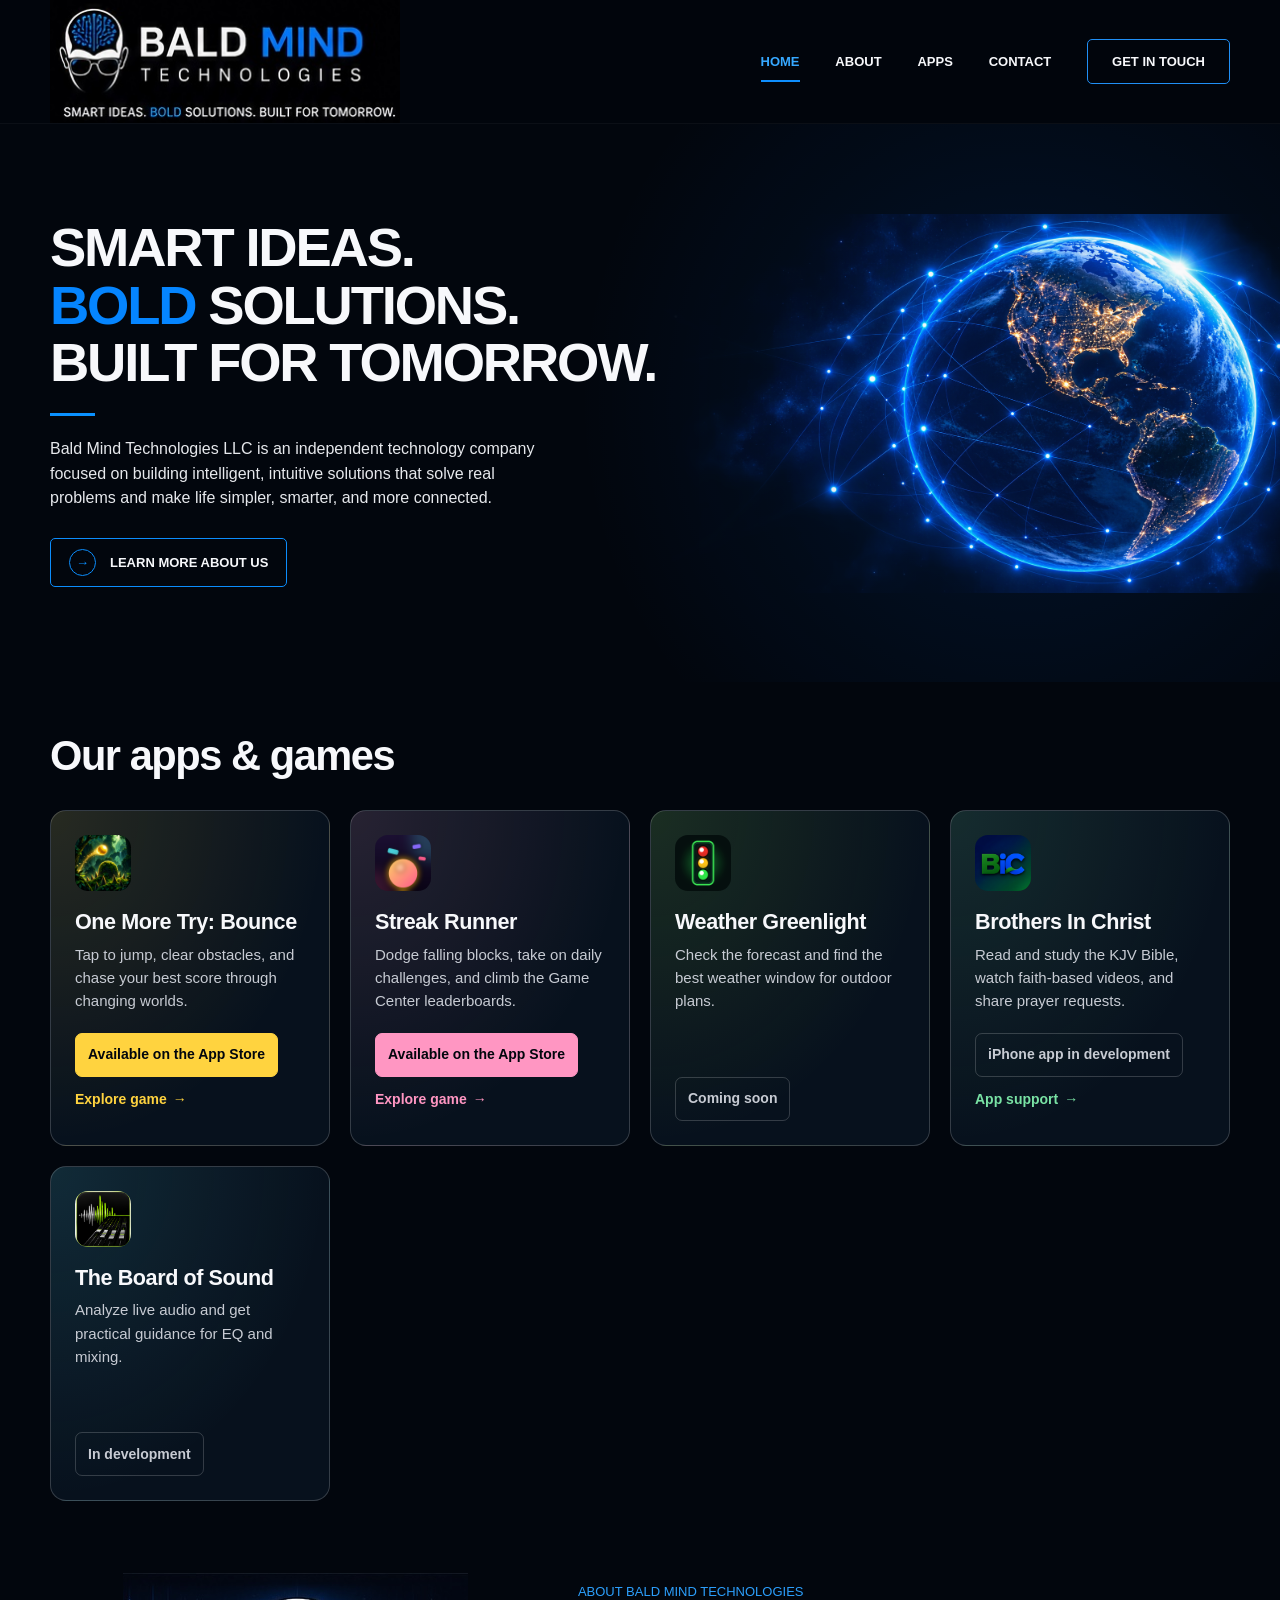
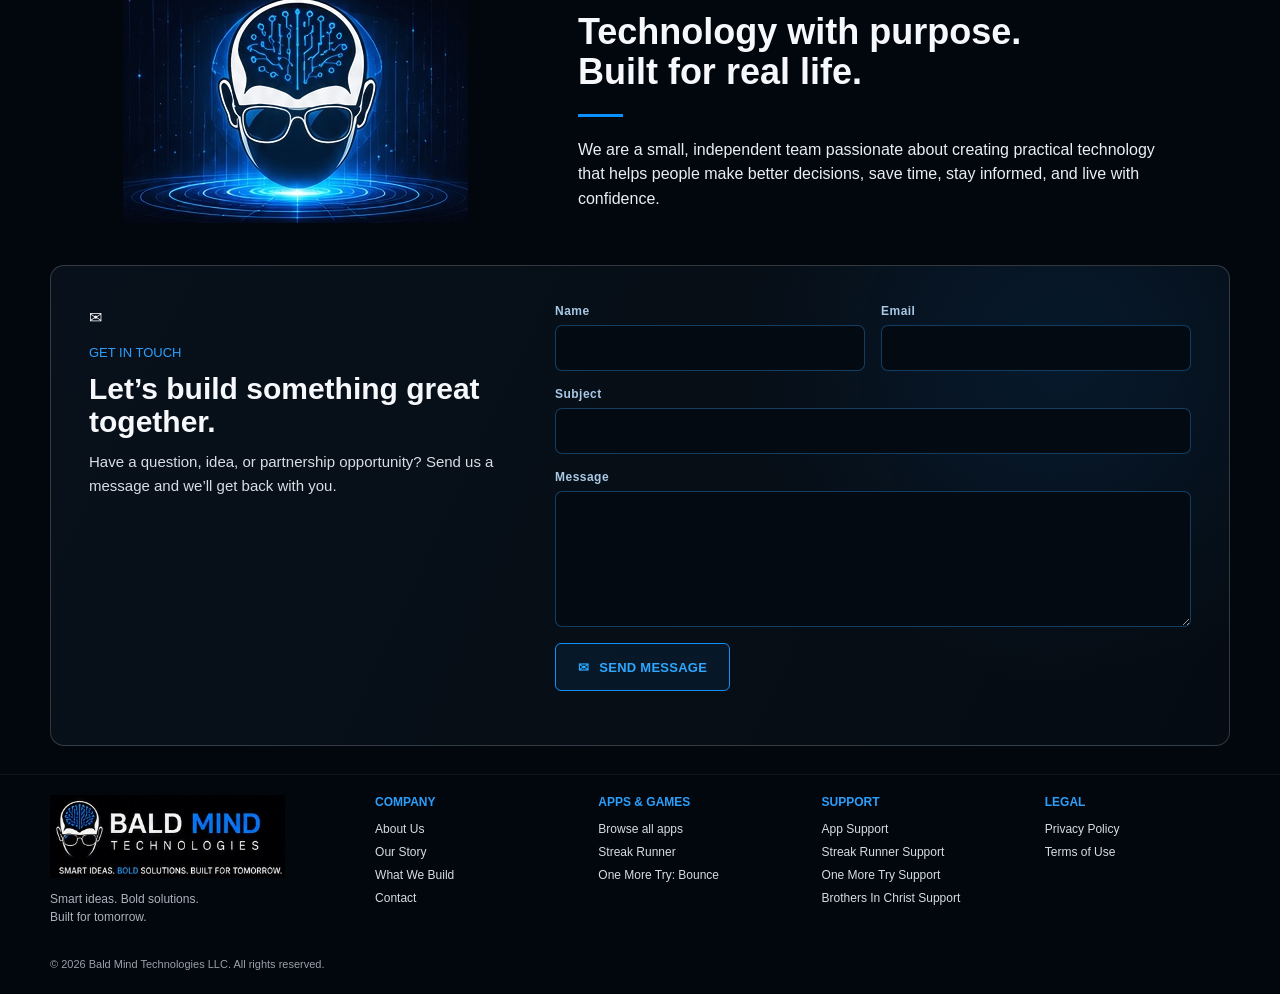
==== index.html @ efde83b0 "Fix app icon markup and proportional sizing" ====
<!doctype html>
<html lang="en">
<head>
  <meta charset="utf-8">
  <meta name="viewport" content="width=device-width, initial-scale=1">
  <meta name="theme-color" content="#02060d">
  <meta name="description" content="Bald Mind Technologies LLC builds apps and iPhone games, including Weather Greenlight, Brothers In Christ, Streak Runner, and One More Try: Bounce.">
  <meta name="robots" content="index,follow,max-image-preview:large,max-snippet:-1,max-video-preview:-1">
  <meta name="author" content="Bald Mind Technologies LLC">
  <link rel="canonical" href="https://baldmindtechnologies.com/">
  <link rel="alternate" hreflang="en-US" href="https://baldmindtechnologies.com/">

  <meta property="og:type" content="website">
  <meta property="og:site_name" content="Bald Mind Technologies">
  <meta property="og:title" content="Bald Mind Technologies | Apps and Games Built for Real Life">
  <meta property="og:description" content="Explore apps and games from Bald Mind Technologies, including Weather Greenlight, Brothers In Christ, Streak Runner, and One More Try: Bounce.">
  <meta property="og:url" content="https://baldmindtechnologies.com/">
  <meta property="og:image" content="https://baldmindtechnologies.com/Assets/bmt-logo.png">
  <meta property="og:image:alt" content="Bald Mind Technologies logo">
  <meta name="twitter:card" content="summary_large_image">
  <meta name="twitter:title" content="Bald Mind Technologies | Apps and Games Built for Real Life">
  <meta name="twitter:description" content="Explore apps and games from Bald Mind Technologies, including Weather Greenlight, Brothers In Christ, Streak Runner, and One More Try: Bounce.">
  <meta name="twitter:image" content="https://baldmindtechnologies.com/Assets/bmt-logo.png">

  <title>Bald Mind Technologies | Apps and Games Built for Real Life</title>
  <link rel="stylesheet" href="styles.css">

  <script type="application/ld+json">
  {
    "@context": "https://schema.org",
    "@graph": [
      {
        "@type": "Organization",
        "@id": "https://baldmindtechnologies.com/#organization",
        "name": "Bald Mind Technologies LLC",
        "alternateName": "Bald Mind Technologies",
        "url": "https://baldmindtechnologies.com/",
        "logo": "https://baldmindtechnologies.com/Assets/bmt-logo.png",
        "description": "An independent technology company creating practical, intelligent solutions designed for real life."
      },
      {
        "@type": "WebSite",
        "@id": "https://baldmindtechnologies.com/#website",
        "url": "https://baldmindtechnologies.com/",
        "name": "Bald Mind Technologies",
        "publisher": {
          "@id": "https://baldmindtechnologies.com/#organization"
        },
        "inLanguage": "en-US"
      },
      {
        "@type": "SoftwareApplication",
        "@id": "https://baldmindtechnologies.com/#weather-greenlight",
        "name": "Weather Greenlight",
        "applicationCategory": "WeatherApplication",
        "operatingSystem": "iOS",
        "description": "A smarter way to turn weather information into confident everyday decisions.",
        "url": "https://baldmindtechnologies.com/#weather-greenlight",
        "publisher": {
          "@id": "https://baldmindtechnologies.com/#organization"
        }
      },
      {
        "@type": "VideoGame",
        "@id": "https://baldmindtechnologies.com/one-more-try.html#game",
        "name": "One More Try: Bounce",
        "applicationCategory": "GameApplication",
        "operatingSystem": "iOS",
        "description": "A fast one-tap arcade game with changing worlds and unlockable rewards.",
        "url": "https://baldmindtechnologies.com/one-more-try.html",
        "downloadUrl": "https://apps.apple.com/us/app/one-more-try-bounce/id6815006684",
        "publisher": {
          "@id": "https://baldmindtechnologies.com/#organization"
        }
      },
      {
        "@type": "VideoGame",
        "@id": "https://baldmindtechnologies.com/streak-runner.html#game",
        "name": "Streak Runner",
        "applicationCategory": "GameApplication",
        "operatingSystem": "iOS",
        "description": "An arcade game with falling obstacles, four difficulty modes, and daily challenges.",
        "url": "https://baldmindtechnologies.com/streak-runner.html",
        "downloadUrl": "https://apps.apple.com/us/app/streak-runner/id6812554713",
        "publisher": {
          "@id": "https://baldmindtechnologies.com/#organization"
        }
      }
    ]
  }
  </script>
</head>
<body>

<header class="site-header">
  <div class="shell header-inner">
    <a class="logo-link" href="#home" aria-label="Bald Mind Technologies home">
      <img src="Assets/bmt-logo.png" alt="Bald Mind Technologies">
    </a>

    <button class="menu-toggle" type="button" aria-label="Toggle navigation" aria-expanded="false" aria-controls="primary-nav">
      <span></span><span></span><span></span>
    </button>

    <nav class="main-nav" id="primary-nav" aria-label="Primary navigation">
      <a class="active" href="#home">HOME</a>
      <a href="#about">ABOUT</a>
      <a href="#products">APPS</a>
      <a href="#contact">CONTACT</a>
      <a class="nav-button" href="#contact">GET IN TOUCH</a>
    </nav>
  </div>
</header>

<main>

<section class="hero" id="home">
  <div class="shell hero-inner">
    <div class="hero-copy">
      <h1>
        <span class="hero-line">SMART IDEAS.</span>
        <span class="hero-line"><em>BOLD</em> SOLUTIONS.</span>
        <span class="hero-line">BUILT FOR TOMORROW.</span>
      </h1>

      <div class="blue-rule"></div>

      <p>
        Bald Mind Technologies LLC is an independent technology company focused
        on building intelligent, intuitive solutions that solve real problems
        and make life simpler, smarter, and more connected.
      </p>

      <a class="outline-button" href="#about">
        <span class="circle-arrow">→</span>
        LEARN MORE ABOUT US
      </a>
    </div>
    <div class="hero-globe" aria-hidden="true">
      <img src="Assets/world-globe.png" width="1672" height="941" alt="">
    </div>
  </div>
</section>

<section class="products" id="products" aria-labelledby="apps-title">
  <div class="shell">
    <h2 id="apps-title">Our apps &amp; games</h2>

    <div class="app-grid">
      <article class="app-card app-card--bounce" id="one-more-try">
        <div class="app-mark" aria-hidden="true">
          <img src="Assets/one-more-try-icon.png" width="1024" height="1024" alt="">
        </div>
        <h3>One More Try: Bounce</h3>
        <p>Tap to jump, clear obstacles, and chase your best score through changing worlds.</p>
        <div class="app-actions">
          <a class="app-store-link" href="https://apps.apple.com/us/app/one-more-try-bounce/id6815006684" aria-label="One More Try: Bounce, available on the App Store">Available on the App Store</a>
          <a class="app-detail" href="one-more-try.html" aria-label="Explore One More Try: Bounce">Explore game <span aria-hidden="true">→</span></a>
        </div>
      </article>

      <article class="app-card app-card--streak" id="streak-runner">
        <div class="app-mark" aria-hidden="true">
          <img src="Assets/streak-runner-icon.png" width="1024" height="1024" alt="">
        </div>
        <h3>Streak Runner</h3>
        <p>Dodge falling blocks, take on daily challenges, and climb the Game Center leaderboards.</p>
        <div class="app-actions">
          <a class="app-store-link" href="https://apps.apple.com/us/app/streak-runner/id6812554713" aria-label="Streak Runner, available on the App Store">Available on the App Store</a>
          <a class="app-detail" href="streak-runner.html" aria-label="Explore Streak Runner">Explore game <span aria-hidden="true">→</span></a>
        </div>
      </article>

      <article class="app-card app-card--weather" id="weather-greenlight">
        <div class="app-mark" aria-hidden="true">
          <img src="Assets/weather-greenlight-icon.png" width="1024" height="1024" alt="">
        </div>
        <h3>Weather Greenlight</h3>
        <p>Check the forecast and find the best weather window for outdoor plans.</p>
        <div class="app-actions">
          <span class="app-status">Coming soon</span>
        </div>
      </article>

      <article class="app-card app-card--bic" id="brothers-in-christ">
        <div class="app-mark" aria-hidden="true">
          <img src="Assets/bic-icon.jpg" width="1254" height="1254" alt="">
        </div>
        <h3>Brothers In Christ</h3>
        <p>Read and study the KJV Bible, watch faith-based videos, and share prayer requests.</p>
        <div class="app-actions">
          <span class="app-status">iPhone app in development</span>
          <a class="app-detail" href="brothers-in-christ-support.html">App support <span aria-hidden="true">→</span></a>
        </div>
      </article>

      <article class="app-card app-card--sound" id="the-board-of-sound">
        <div class="app-mark" aria-hidden="true">
          <img src="Assets/board-of-sound-icon.png" width="310" height="310" alt="">
        </div>
        <h3>The Board of Sound</h3>
        <p>Analyze live audio and get practical guidance for EQ and mixing.</p>
        <div class="app-actions">
          <span class="app-status">In development</span>
        </div>
      </article>

    </div>
  </div>
</section>

<section class="about" id="about">
  <div class="shell about-grid">

    <div class="about-art">
      <div class="about-light"></div>
      <img src="Assets/bmt-head.png" alt="">
    </div>

    <div class="about-copy">
      <p class="blue-kicker">ABOUT BALD MIND TECHNOLOGIES</p>

      <h2>
        Technology with purpose.<br>
        Built for real life.
      </h2>

      <div class="blue-rule"></div>

      <p>
        We are a small, independent team passionate about creating practical
        technology that helps people make better decisions, save time, stay
        informed, and live with confidence.
      </p>
    </div>

  </div>
</section>

<section class="contact" id="contact">
  <div class="shell">
    <div class="contact-panel">
      <div class="contact-intro">
        <div class="mail-icon" aria-hidden="true">✉</div>
        <p class="blue-kicker">GET IN TOUCH</p>
        <h2>Let’s build something great together.</h2>
        <p>
          Have a question, idea, or partnership opportunity?
          Send us a message and we’ll get back with you.
        </p>
      </div>

      <form
        class="contact-form"
        action="https://formspree.io/f/mdenjpbr"
        method="POST"
      >
        <input type="hidden" name="_subject" value="New Bald Mind Technologies website inquiry">
        <input type="text" name="_gotcha" class="honeypot" tabindex="-1" autocomplete="off">

        <div class="form-row">
          <div class="form-field">
            <label for="name">Name</label>
            <input id="name" name="name" type="text" autocomplete="name" required>
          </div>

          <div class="form-field">
            <label for="email">Email</label>
            <input id="email" name="email" type="email" autocomplete="email" required>
          </div>
        </div>

        <div class="form-field">
          <label for="subject">Subject</label>
          <input id="subject" name="subject" type="text" required>
        </div>

        <div class="form-field">
          <label for="message">Message</label>
          <textarea id="message" name="message" rows="6" required></textarea>
        </div>

        <button class="contact-submit" type="submit">
          <span>✉</span>
          <span class="submit-label">SEND MESSAGE</span>
        </button>

        <p class="form-status" role="status" aria-live="polite"></p>
      </form>
    </div>
  </div>
</section>

</main>

<footer class="site-footer">
  <div class="shell footer-grid">

    <div class="footer-brand">
      <img src="Assets/bmt-logo.png" alt="Bald Mind Technologies">
      <p>Smart ideas. Bold solutions.<br>Built for tomorrow.</p>
    </div>

    <div class="footer-column">
      <h3>COMPANY</h3>
      <a href="#about">About Us</a>
      <a href="#about">Our Story</a>
      <a href="#products">What We Build</a>
      <a href="#contact">Contact</a>
    </div>

    <div class="footer-column">
      <h3>APPS &amp; GAMES</h3>
      <a href="#products">Browse all apps</a>
      <a href="streak-runner.html">Streak Runner</a>
      <a href="one-more-try.html">One More Try: Bounce</a>
    </div>

    <div class="footer-column">
      <h3>SUPPORT</h3>
      <a href="support.html">App Support</a>
      <a href="support.html#streak-runner">Streak Runner Support</a>
      <a href="one-more-try-support.html">One More Try Support</a>
      <a href="brothers-in-christ-support.html">Brothers In Christ Support</a>
    </div>

    <div class="footer-column">
      <h3>LEGAL</h3>
      <a href="privacy.html">Privacy Policy</a>
      <a href="terms.html">Terms of Use</a>
    </div>

  </div>

  <div class="shell footer-bottom">
    © 2026 Bald Mind Technologies LLC. All rights reserved.
  </div>
</footer>

<script src="script.js"></script>
</body>
</html>
---- styles.css ----
:root{
  --bg:#02060d;
  --panel:#07111d;
  --panel2:#091724;
  --text:#f7f8fb;
  --muted:#c7cbd3;
  --blue:#0d8cff;
  --blue2:#38b6ff;
  --green:#7ccf19;
  --green2:#98ee1f;
  --line:rgba(255,255,255,.18);
}

*{box-sizing:border-box}
html{scroll-behavior:smooth;scroll-padding-top:clamp(86px,10vw,124px)}
body{
  margin:0;
  color:var(--text);
  background:#02060d;
  font-family:Arial,Helvetica,sans-serif;
}
img{display:block;max-width:100%}
a{color:inherit;text-decoration:none}
button{font:inherit}
.shell{width:min(1180px,calc(100% - 2 * clamp(16px,3.5vw,36px)));margin-inline:auto}

/* Header */
.site-header{
  position:sticky;
  top:0;
  z-index:100;
  background:rgba(2,6,13,.96);
  border-bottom:1px solid rgba(255,255,255,.04);
}
.header-inner{
  min-height:clamp(76px,9vw,112px);
  display:flex;
  align-items:center;
  justify-content:space-between;
  gap:26px;
}
.logo-link img{
  width:clamp(185px,29vw,350px);
  height:auto;
  object-fit:contain;
}
.main-nav{
  display:flex;
  align-items:center;
  gap:clamp(16px,2.8vw,39px);
  font-size:13px;
  font-weight:700;
}
.main-nav a{
  position:relative;
  padding:14px 0;
}
.main-nav a.active{
  color:#36a8ff;
}
.main-nav a.active::after{
  content:"";
  position:absolute;
  left:0;
  right:0;
  bottom:1px;
  height:2px;
  background:#0e8fff;
}
.nav-button{
  border:1px solid #208ff5;
  border-radius:5px;
  padding:14px 24px !important;
}
.nav-button::after{display:none !important}

.menu-toggle{
  display:none;
  flex:none;
  width:46px;height:46px;
  border:1px solid rgba(255,255,255,.16);
  border-radius:12px;
  background:rgba(255,255,255,.03);
  align-items:center;
  justify-content:center;
  flex-direction:column;
  gap:6px;
}
.menu-toggle span{width:24px;height:2px;background:white;border-radius:20px}

/* Hero */
.hero{
  overflow:hidden;
  background:
    radial-gradient(circle at 80% 50%,rgba(0,104,255,.13),transparent 42%),
    #02060d;
}
.hero-inner{
  display:grid;
  grid-template-columns:minmax(0,1.12fr) minmax(0,1fr);
  align-items:center;
  padding-block:clamp(40px,7vw,98px);
}
.hero-copy{
  position:relative;
  z-index:1;
}
.hero h1{
  margin:0;
  font-size:clamp(2rem,4.25vw,3.75rem);
  line-height:1.06;
  letter-spacing:-.04em;
  font-weight:900;
}
.hero-line{display:block}
.hero h1 em{color:#0585ff;font-style:normal}
.blue-rule{
  width:45px;
  height:3px;
  margin:21px 0;
  background:#0a91ff;
}
.hero-copy p{
  margin:0;
  max-width:510px;
  color:#e6e8ec;
  font-size:16px;
  line-height:1.55;
}
.outline-button{
  display:inline-flex;
  align-items:center;
  gap:14px;
  margin-top:27px;
  padding:10px 18px;
  border:1px solid #0c8dfc;
  border-radius:5px;
  font-size:13px;
  font-weight:800;
}
.circle-arrow{
  width:27px;height:27px;
  border:1px solid #0c8dfc;
  border-radius:50%;
  display:grid;
  place-items:center;
  color:#0c8dfc;
}
.hero-globe{
  margin-inline-start:-10%;
  margin-inline-end:-11%;
  pointer-events:none;
}
.hero-globe img{
  width:100%;
  height:auto;
  mix-blend-mode:screen;
  mask-image:linear-gradient(90deg,transparent,#000 24%);
}

/* App catalog */
.products{padding-block:clamp(24px,4vw,54px)}
.products h2{
  margin:0 0 clamp(16px,2.6vw,30px);
  font-size:clamp(1.65rem,3.4vw,2.6rem);
  line-height:1.12;
  letter-spacing:-.035em;
}
.app-grid{
  display:grid;
  grid-template-columns:repeat(4,minmax(0,1fr));
  grid-auto-rows:1fr;
  gap:clamp(12px,1.6vw,20px);
}
.app-card{
  --accent:var(--blue2);
  display:flex;
  flex-direction:column;
  align-items:flex-start;
  padding:clamp(16px,1.9vw,24px);
  border:1px solid var(--line);
  border-radius:16px;
  background:radial-gradient(ellipse at top left,color-mix(in srgb,var(--accent) 13%,transparent),transparent 70%),var(--panel);
}
.app-card--bounce{--accent:#ffd33f}
.app-card--streak{--accent:#ff96c2}
.app-card--weather{--accent:#a0ef47}
.app-card--bic{--accent:#79e2a4}
.app-card--sound{--accent:#57d7ea}
.app-card--crypto{--accent:#b9a9ff}
.app-card--pit{--accent:#ffa476}
.app-mark{
  display:grid;
  place-items:center;
  width:56px;
  aspect-ratio:1;
  margin-bottom:18px;
  overflow:hidden;
  border-radius:13px;
  background:#0d1a29;
  color:var(--accent);
  font-size:1rem;
  font-weight:800;
  letter-spacing:.02em;
}
.app-mark img{display:block;width:100%;height:100%;object-fit:cover}
.app-card h3{
  margin:0 0 8px;
  font-size:clamp(1.125rem,1.7vw,1.35rem);
  line-height:1.2;
  letter-spacing:-.02em;
}
.app-card p{
  margin:0 0 20px;
  color:var(--muted);
  font-size:.9375rem;
  line-height:1.55;
}
.app-actions{
  display:grid;
  justify-items:start;
  margin-top:auto;
}
.app-store-link,
.app-status{
  display:inline-flex;
  align-items:center;
  min-height:44px;
  padding:8px 12px;
  border:1px solid var(--line);
  border-radius:7px;
  font-size:.875rem;
  font-weight:700;
  line-height:1.3;
}
.app-store-link{
  border-color:var(--accent);
  background:var(--accent);
  color:#02060d;
}
.app-store-link:hover{background:#fff;border-color:#fff}
.app-status{color:var(--muted)}
.app-detail{
  display:inline-flex;
  align-items:center;
  gap:6px;
  min-height:44px;
  color:var(--accent);
  font-size:.875rem;
  font-weight:700;
}
.app-detail:hover{text-decoration:underline}

/* About */
.about{
  padding:18px 0 24px;
}
.about-grid{
  display:grid;
  grid-template-columns:minmax(0,.43fr) minmax(0,.57fr);
  gap:clamp(12px,3vw,36px);
  min-height:255px;
  align-items:center;
}
.about-art{
  position:relative;
  min-height:250px;
  display:grid;
  place-items:center;
}
.about-art img{
  position:relative;
  z-index:3;
  width:345px;
  mix-blend-mode:screen;
}
.about-light{
  position:absolute;
  width:min(100%,370px);height:180px;
  border-radius:50%;
  background:radial-gradient(circle,rgba(0,143,255,.22),transparent 68%);
}
.blue-kicker{
  margin:0 0 13px;
  color:#2c9ffc;
  font-size:13px;
}
.about-copy h2{
  margin:0;
  font-size:clamp(1.75rem,3.1vw,2.25rem);
  line-height:1.12;
}
.about-copy p:last-child{
  max-width:580px;
  margin:0;
  color:#eceef1;
  font-size:16px;
  line-height:1.55;
}

/* Contact */
.contact{padding:16px 0 28px}

.contact-panel{
  display:grid;
  grid-template-columns:minmax(0,.8fr) minmax(0,1.2fr);
  gap:clamp(20px,3.6vw,42px);
  align-items:start;
  padding:clamp(20px,3.2vw,38px);
  border:1px solid rgba(255,255,255,.18);
  border-radius:14px;
  background:
    radial-gradient(circle at 86% 20%,rgba(13,140,255,.10),transparent 30%),
    linear-gradient(115deg,#08111b,#050b12);
}

.contact-intro{
  padding:4px 0;
}

.contact-intro .mail-icon{
  margin-bottom:18px;
}

.contact-intro h2{
  margin:0 0 12px;
  font-size:30px;
  line-height:1.08;
}

.contact-intro > p:last-child{
  margin:0;
  color:#d9dde5;
  font-size:15px;
  line-height:1.58;
}

.contact-form{
  display:grid;
  gap:16px;
}

.form-row{
  display:grid;
  grid-template-columns:repeat(2,minmax(0,1fr));
  gap:16px;
}

.form-field{
  display:grid;
  gap:7px;
}

.form-field label{
  color:#a9c9e6;
  font-size:12px;
  font-weight:700;
  letter-spacing:.04em;
}

.form-field input,
.form-field textarea{
  width:100%;
  min-width:0;
  font:inherit;
  border:1px solid rgba(52,161,255,.34);
  border-radius:7px;
  background:#030a12;
  color:#fff;
  padding:13px 14px;
  outline:none;
  transition:border-color .2s ease,box-shadow .2s ease;
}

.form-field textarea{
  resize:vertical;
  min-height:132px;
}

.form-field input:focus,
.form-field textarea:focus{
  border-color:#1499ff;
  box-shadow:0 0 0 3px rgba(20,153,255,.10);
}

.contact-submit{
  justify-self:start;
  min-height:48px;
  padding:0 22px;
  display:inline-flex;
  align-items:center;
  justify-content:center;
  gap:10px;
  border:1px solid #138ff8;
  border-radius:6px;
  background:rgba(13,140,255,.08);
  color:#2da7ff;
  cursor:pointer;
  font-size:13px;
  font-weight:800;
  letter-spacing:.02em;
}

.contact-submit:hover{
  background:rgba(13,140,255,.15);
}

.honeypot{
  position:absolute !important;
  left:-9999px !important;
  width:1px !important;
  height:1px !important;
  opacity:0 !important;
  pointer-events:none !important;
}

/* Footer */
.site-footer{
  padding:20px 0 24px;
  border-top:1px solid rgba(255,255,255,.06);
  background:#02060d;
}
.footer-grid{
  display:grid;
  grid-template-columns:minmax(0,1.55fr) repeat(4,minmax(0,1fr));
  gap:clamp(18px,3vw,38px);
}
.footer-brand img{
  width:235px;
}
.footer-brand p{
  color:#adb3be;
  font-size:12px;
  line-height:1.5;
}
.footer-column{
  display:flex;
  flex-direction:column;
  gap:9px;
}
.footer-column h3{
  margin:0 0 4px;
  color:#2c9ffb;
  font-size:12px;
}
.footer-column a{
  color:#d9dce1;
  font-size:12px;
}
.footer-bottom{
  margin-top:20px;
  color:#9aa1ac;
  font-size:11px;
}

/* Legal pages */
.legal-main{padding:70px 0 90px}
.legal-card{
  max-width:880px;
  padding:44px;
  margin:auto;
  border:1px solid rgba(255,255,255,.12);
  border-radius:16px;
  background:#07111c;
}
.legal-card h1{font-size:46px;margin:0 0 12px}
.legal-card h2{margin-top:30px}
.legal-card p,.legal-card li{color:#c8ced8;line-height:1.7}
.legal-card a{color:#29a4ff}

.legal-header{min-height:92px}
.legal-nav{display:flex;align-items:center;gap:24px;color:#d9dde5;font-size:13px;font-weight:700}
.legal-nav a:hover{color:#38b6ff}
.page-kicker{margin:20px 0 10px!important;color:#38b6ff!important;font-size:12px!important;font-weight:800;letter-spacing:.12em}
.support-product{margin:28px 0;padding:24px;border:1px solid rgba(56,182,255,.25);border-radius:12px;background:rgba(13,140,255,.06)}
.compact-footer .footer-bottom{padding-bottom:6px;line-height:1.8}
.compact-footer a{color:#38b6ff}

/* Streak Runner */
.streak-page{background:#0b031b}
.streak-header{background:rgba(11,3,27,.95)}
.streak-hero{position:relative;overflow:hidden;padding:90px 0;background:radial-gradient(circle at 75% 50%,rgba(50,184,255,.20),transparent 27%),radial-gradient(circle at 70% 75%,rgba(255,176,36,.22),transparent 25%),linear-gradient(145deg,#16082d,#0b031b 64%)}
.streak-hero-grid{display:grid;grid-template-columns:1.05fr .95fr;gap:54px;align-items:center;min-height:540px}
.streak-kicker{margin:0 0 14px;color:#ffba35;font-size:13px;font-weight:900;letter-spacing:.16em}
.streak-hero h1{margin:0;font-size:clamp(64px,8vw,112px);line-height:.82;letter-spacing:-.07em}
.streak-hero h1 span{background:linear-gradient(90deg,#ffbd35,#ff4e95);-webkit-background-clip:text;background-clip:text;color:transparent}
.streak-tagline{margin:28px 0 15px;font-size:28px;font-weight:800}
.streak-lead{max-width:610px;margin:0;color:#d7d0e4;font-size:18px;line-height:1.65}
.streak-actions{display:flex;align-items:center;gap:22px;flex-wrap:wrap;margin-top:30px}
.streak-price{padding:14px 20px;border-radius:999px;background:linear-gradient(90deg,#ffba2f,#ff5794);color:#230b2e;font-size:13px;font-weight:900}
.streak-orbit{position:relative;min-height:480px;border-radius:42px;background:radial-gradient(circle at 50% 65%,rgba(255,187,50,.24),transparent 31%),rgba(5,2,20,.48);border:1px solid rgba(255,255,255,.09);box-shadow:0 40px 100px rgba(0,0,0,.35)}
.streak-ball{position:absolute;left:50%;bottom:70px;width:190px;height:190px;transform:translateX(-50%);border-radius:50%;background:linear-gradient(145deg,#ffc165,#ff668f);box-shadow:0 0 60px rgba(255,174,44,.62)}
.streak-orbit i{position:absolute;display:block;height:50px;border-radius:18px;box-shadow:0 0 28px currentColor}
.block-a{top:90px;left:45px;width:145px;background:#45ced9;color:#45ced9;transform:rotate(15deg)}
.block-b{top:55px;right:38px;width:125px;background:#805df0;color:#805df0;transform:rotate(-9deg)}
.block-c{top:210px;right:15px;width:105px;background:#ee4d87;color:#ee4d87;transform:rotate(9deg)}
.streak-features{padding:85px 0;background:#0b031b}
.streak-features> .shell > h2{margin:0 0 34px;font-size:clamp(34px,4vw,52px)}
.feature-grid{display:grid;grid-template-columns:repeat(4,1fr);gap:18px}
.feature-grid article{padding:28px;border:1px solid rgba(255,255,255,.10);border-radius:18px;background:#160c29}
.feature-grid strong{display:block;color:#ffba35;font-size:36px}
.feature-grid h3{margin:13px 0 8px;font-size:19px}
.feature-grid p{margin:0;color:#bfb7ce;line-height:1.55}
.streak-promise{margin-top:28px;padding:38px;border:1px solid rgba(255,89,151,.27);border-radius:20px;background:linear-gradient(115deg,rgba(255,185,47,.08),rgba(255,78,149,.08))}
.streak-promise h2{margin:0 0 10px;font-size:30px}
.streak-promise p{margin:0;color:#d6cede;font-size:17px;line-height:1.6}

/* One More Try: Bounce */
.omt-page{background:#050b11}
.omt-header{background:rgba(5,11,17,.96)}
.omt-hero{overflow:hidden;padding:82px 0;background:radial-gradient(circle at 78% 42%,rgba(255,199,47,.19),transparent 29%),radial-gradient(circle at 69% 72%,rgba(38,188,255,.14),transparent 27%),linear-gradient(145deg,#06131c,#05080e 67%)}
.omt-hero-grid{display:grid;grid-template-columns:1.15fr .85fr;gap:64px;align-items:center;min-height:520px}
.omt-kicker{margin:0 0 16px;color:#ffd33f;font-size:13px;font-weight:900;letter-spacing:.15em}
.omt-copy h1{margin:0;font-size:clamp(56px,6.4vw,92px);line-height:.91;letter-spacing:-.065em}
.omt-copy h1 span{background:linear-gradient(90deg,#ffd33f,#ff743d);-webkit-background-clip:text;background-clip:text;color:transparent}
.omt-tagline{margin:27px 0 13px;font-size:28px;font-weight:800}
.omt-lead{max-width:650px;margin:0;color:#ced8e0;font-size:18px;line-height:1.65}
.omt-actions{display:flex;align-items:center;gap:22px;flex-wrap:wrap;margin-top:30px}
.omt-status{padding:14px 20px;border-radius:999px;background:linear-gradient(90deg,#ffd33f,#ff873e);color:#211306;font-size:13px;font-weight:900}
.omt-icon-wrap{position:relative;display:grid;place-items:center;min-height:460px}
.omt-icon-wrap img{position:relative;z-index:2;width:min(390px,88%);border-radius:23%;box-shadow:0 34px 90px rgba(0,0,0,.5)}
.omt-icon-glow{position:absolute;width:430px;height:430px;border-radius:50%;background:radial-gradient(circle,rgba(255,202,53,.27),transparent 68%)}
.omt-worlds{padding:86px 0;background:#071018}
.omt-worlds h2{margin:0 0 38px;font-size:clamp(35px,4vw,54px)}
.omt-world-grid{display:grid;grid-template-columns:.8fr 1fr .8fr;gap:28px;align-items:center}
.omt-world-grid figure{margin:0;overflow:hidden;border:1px solid rgba(255,255,255,.12);border-radius:24px;background:#02060d}
.omt-world-grid figure img{width:100%;aspect-ratio:9/16;object-fit:cover}
.omt-world-grid figcaption{padding:14px 18px;color:#ffd33f;font-weight:800;text-align:center;text-transform:uppercase;letter-spacing:.1em}
.omt-world-copy{display:grid;gap:13px}
.omt-milestone{display:grid;grid-template-columns:72px 1fr;align-items:center;gap:18px;padding:20px;border:1px solid rgba(255,211,63,.16);border-radius:16px;background:#0c1822}
.omt-milestone strong{color:#ffd33f;font-size:35px;text-align:center}
.omt-milestone span{font-size:16px;font-weight:700}
.omt-features{padding:82px 0;background:#050b11}
.omt-features .feature-grid article{background:#0c1720}
.omt-features .feature-grid strong{color:#ffd33f}
.omt-ad-note{margin-top:28px;padding:38px;border:1px solid rgba(255,211,63,.24);border-radius:20px;background:linear-gradient(115deg,rgba(255,211,63,.08),rgba(30,165,255,.06))}
.omt-ad-note h2{margin:0 0 10px;font-size:30px}
.omt-ad-note p{margin:0;color:#cfdae2;font-size:17px;line-height:1.6}

/* Tablet */
@media (max-width:1020px){
  .app-grid{grid-template-columns:repeat(2,minmax(0,1fr))}
  .footer-grid{grid-template-columns:repeat(4,minmax(0,1fr))}
  .footer-brand{grid-column:1/-1}
}

@media (max-width:760px){
  .menu-toggle{display:flex}
  .main-nav{
    display:none;
    position:absolute;
    top:100%;
    inset-inline:clamp(16px,3.5vw,36px);
    flex-direction:column;
    align-items:stretch;
    gap:0;
    padding:10px;
    border:1px solid rgba(255,255,255,.10);
    border-radius:14px;
    background:#030912;
  }
  .main-nav.open{display:flex}
  .main-nav a{padding:13px}
  .nav-button{text-align:center}

  .hero-inner{
    grid-template-columns:minmax(0,1fr);
    gap:12px;
    padding-bottom:0;
  }
  .hero h1{font-size:clamp(1.9rem,6.9vw,3.25rem)}
  .hero-globe{
    width:min(100%,540px);
    margin:0 auto;
  }
  .hero-globe img{mask-image:linear-gradient(180deg,transparent,#000 18%)}

  .about-grid{grid-template-columns:minmax(0,1fr);gap:16px}
  .about-art{min-height:0}
  .about-art img{width:clamp(160px,44vw,250px)}
  .about-copy{padding-bottom:16px}
  .contact-panel{grid-template-columns:minmax(0,1fr)}
  .footer-grid{grid-template-columns:repeat(2,minmax(0,1fr))}
}

@media (max-width:560px){
  .app-grid{grid-template-columns:minmax(0,1fr)}
  .form-row{grid-template-columns:minmax(0,1fr)}
  .contact-submit{width:100%}
}

/* Detail pages */
@media (max-width:720px){
  .legal-header{min-height:88px;align-items:center}
  .legal-header .logo-link img{width:185px}
  .legal-nav{gap:12px;font-size:11px}
  .legal-card{padding:28px 22px}
  .legal-card h1{font-size:38px}
  .streak-hero{padding:54px 0}
  .streak-hero-grid{grid-template-columns:1fr;gap:34px;min-height:0}
  .streak-hero h1{font-size:72px}
  .streak-tagline{font-size:23px}
  .streak-orbit{min-height:410px}
  .streak-ball{width:160px;height:160px;bottom:58px}
  .feature-grid{grid-template-columns:1fr 1fr}
  .omt-hero{padding:54px 0}
  .omt-hero-grid{grid-template-columns:1fr;gap:24px;min-height:0}
  .omt-copy h1{font-size:62px}
  .omt-icon-wrap{min-height:330px}
  .omt-icon-wrap img{width:300px}
  .omt-icon-glow{width:350px;height:350px}
  .omt-world-grid{grid-template-columns:1fr 1fr}
  .omt-world-copy{grid-column:1/-1;grid-row:2;grid-template-columns:1fr 1fr}
}

@media (max-width:430px){
  .legal-header{display:block;padding:16px 0}
  .legal-nav{margin-top:14px;justify-content:space-between}
  .streak-hero h1{font-size:60px}
  .streak-orbit{min-height:360px}
  .streak-ball{width:140px;height:140px}
  .feature-grid{grid-template-columns:1fr}
  .omt-copy h1{font-size:49px}
  .omt-tagline{font-size:23px}
  .omt-icon-wrap{min-height:285px}
  .omt-icon-wrap img{width:245px}
  .omt-icon-glow{width:290px;height:290px}
  .omt-world-grid{grid-template-columns:1fr}
  .omt-world-copy{grid-column:auto;grid-row:auto;grid-template-columns:1fr}
  .omt-world-grid figure{max-width:310px;margin:auto}
}

/* Contact form submission feedback */
.contact-submit:disabled{
  cursor:wait;
  opacity:.72;
}

.contact-submit.is-sending{
  background:rgba(13,140,255,.14);
}

.form-status{
  min-height:22px;
  margin:0;
  font-size:14px;
  line-height:1.5;
  font-weight:700;
}

.form-status:empty{
  min-height:0;
}

.form-status.success{
  color:#7ee69a;
}

.form-status.error{
  color:#ff9292;
}
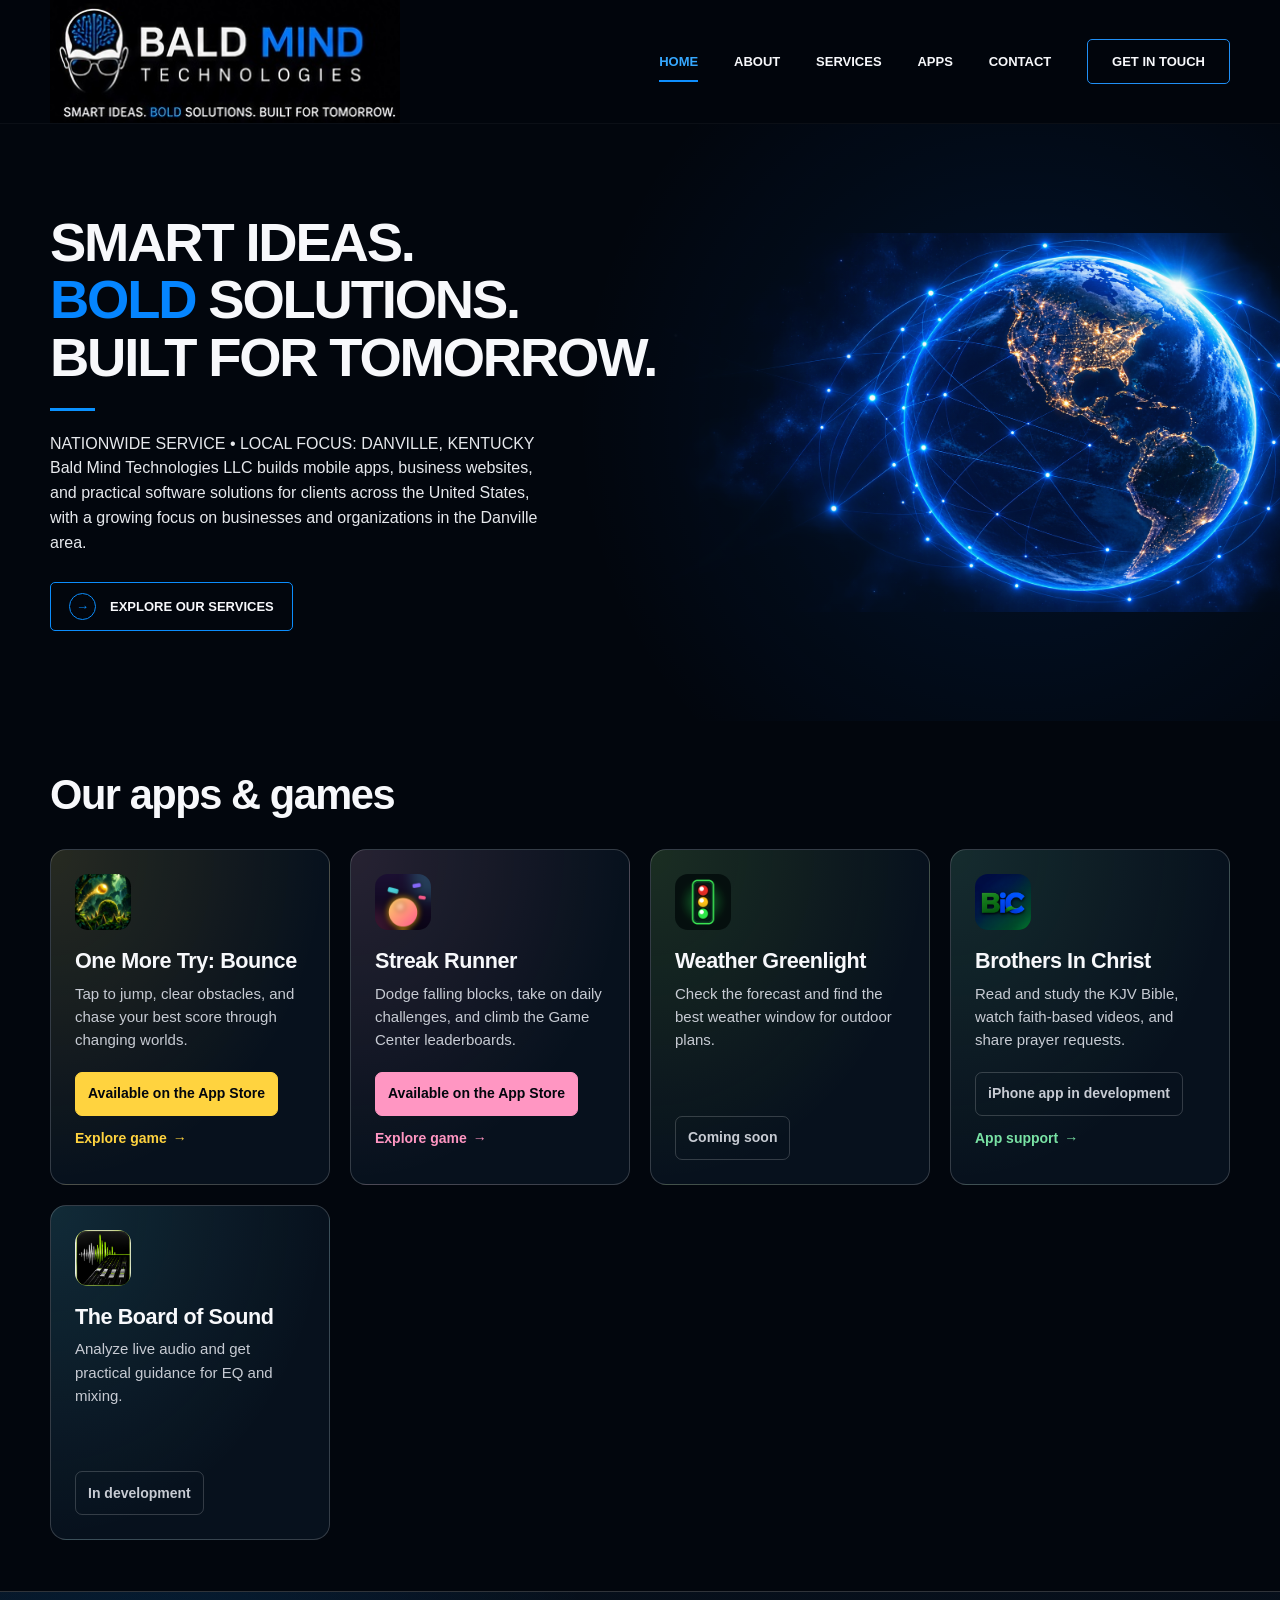
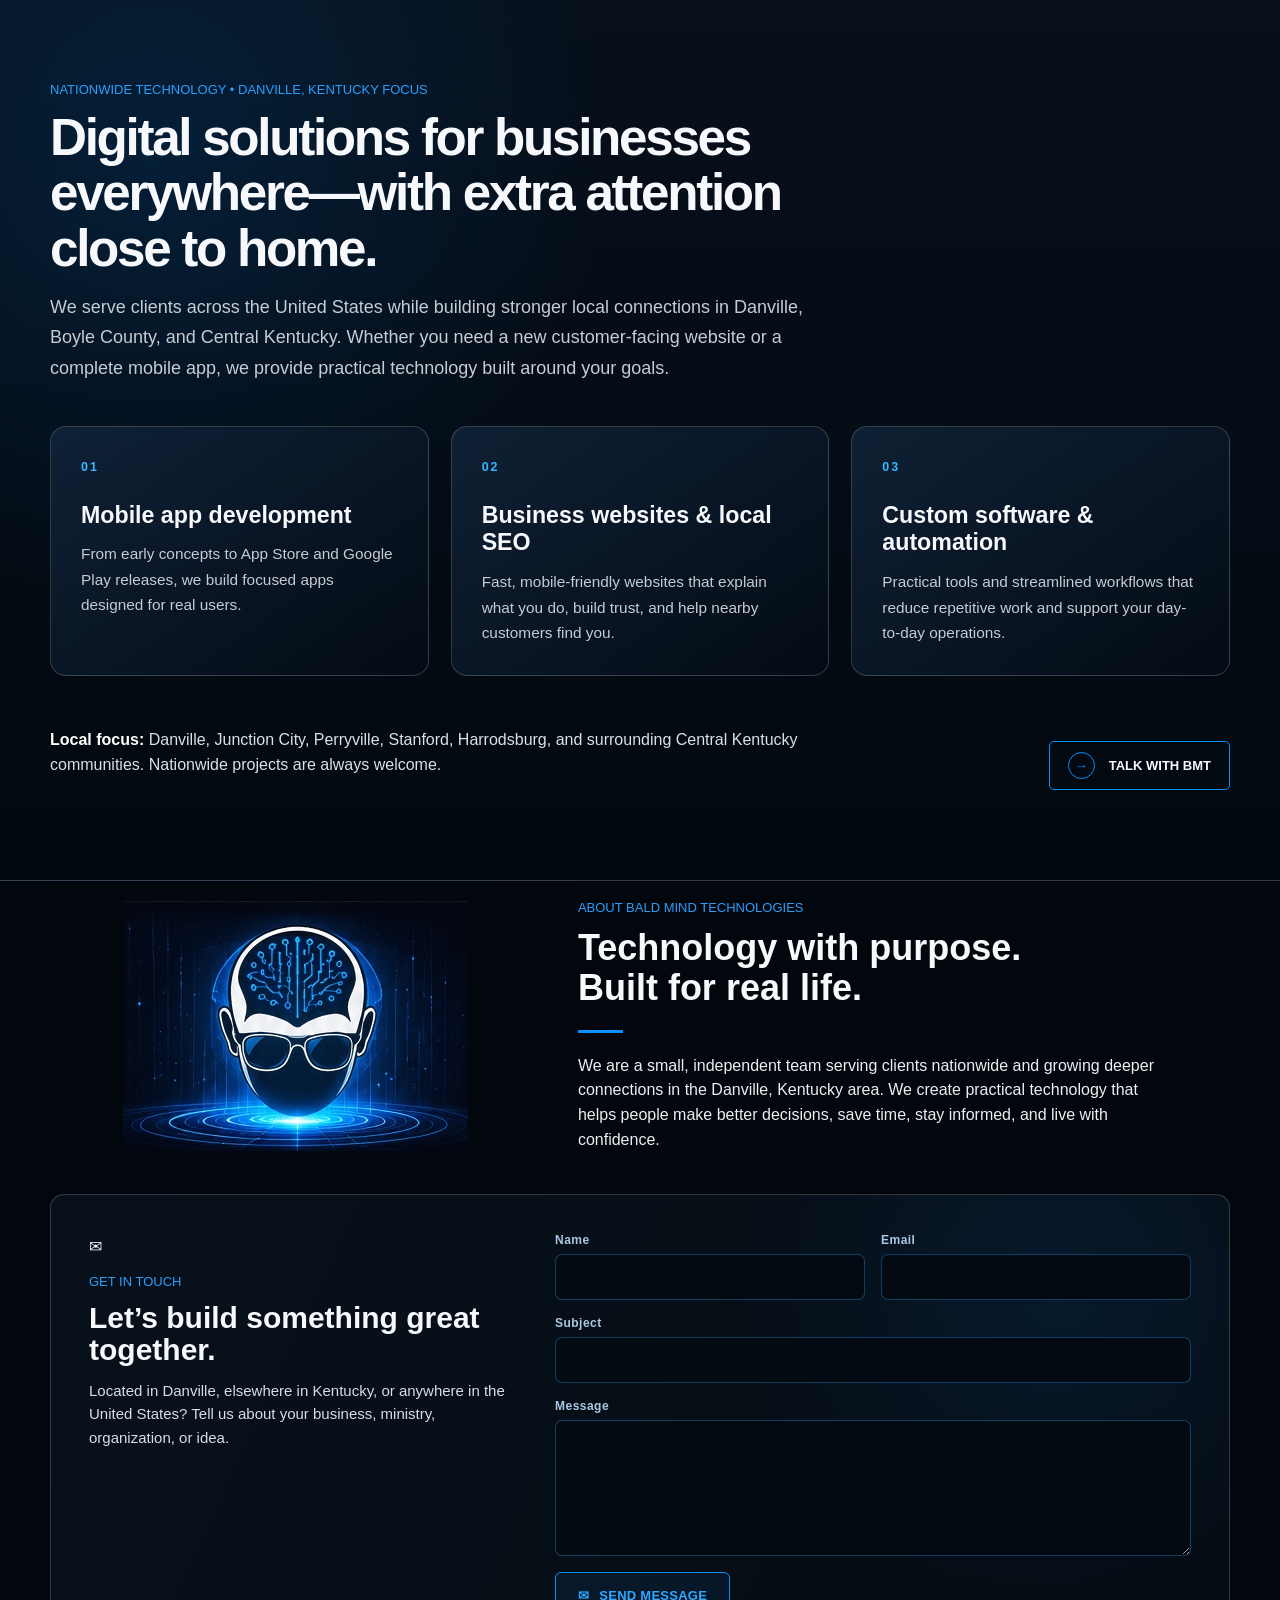
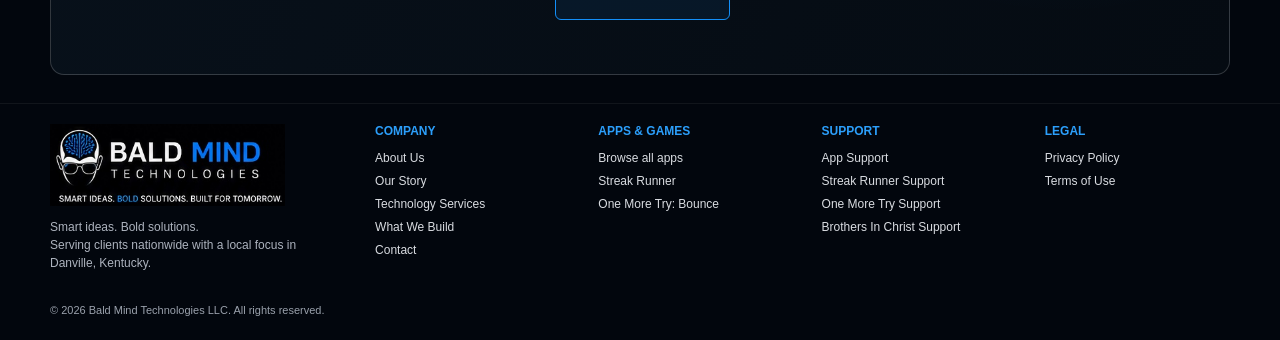
==== commit d0f868c5: "Improve nationwide and Danville-area SEO" ====
--- a/index.html
+++ b/index.html
@@ -4,7 +4,7 @@
   <meta charset="utf-8">
   <meta name="viewport" content="width=device-width, initial-scale=1">
   <meta name="theme-color" content="#02060d">
-  <meta name="description" content="Bald Mind Technologies LLC builds apps and iPhone games, including Weather Greenlight, Brothers In Christ, Streak Runner, and One More Try: Bounce.">
+  <meta name="description" content="Bald Mind Technologies builds mobile apps, business websites, and custom software nationwide, with a local focus on Danville and Central Kentucky.">
   <meta name="robots" content="index,follow,max-image-preview:large,max-snippet:-1,max-video-preview:-1">
   <meta name="author" content="Bald Mind Technologies LLC">
   <link rel="canonical" href="https://baldmindtechnologies.com/">
@@ -12,17 +12,17 @@
 
   <meta property="og:type" content="website">
   <meta property="og:site_name" content="Bald Mind Technologies">
-  <meta property="og:title" content="Bald Mind Technologies | Apps and Games Built for Real Life">
-  <meta property="og:description" content="Explore apps and games from Bald Mind Technologies, including Weather Greenlight, Brothers In Christ, Streak Runner, and One More Try: Bounce.">
+  <meta property="og:title" content="App &amp; Website Development | Danville, KY &amp; Nationwide | BMT">
+  <meta property="og:description" content="Mobile apps, business websites, and practical software solutions for clients nationwide, with a growing focus on Danville and Central Kentucky.">
   <meta property="og:url" content="https://baldmindtechnologies.com/">
   <meta property="og:image" content="https://baldmindtechnologies.com/Assets/bmt-logo.png">
   <meta property="og:image:alt" content="Bald Mind Technologies logo">
   <meta name="twitter:card" content="summary_large_image">
-  <meta name="twitter:title" content="Bald Mind Technologies | Apps and Games Built for Real Life">
-  <meta name="twitter:description" content="Explore apps and games from Bald Mind Technologies, including Weather Greenlight, Brothers In Christ, Streak Runner, and One More Try: Bounce.">
+  <meta name="twitter:title" content="App &amp; Website Development | Danville, KY &amp; Nationwide | BMT">
+  <meta name="twitter:description" content="Mobile apps, business websites, and practical software solutions nationwide, with a local focus on Danville and Central Kentucky.">
   <meta name="twitter:image" content="https://baldmindtechnologies.com/Assets/bmt-logo.png">
 
-  <title>Bald Mind Technologies | Apps and Games Built for Real Life</title>
+  <title>App &amp; Website Development | Danville, KY &amp; Nationwide | BMT</title>
   <link rel="stylesheet" href="styles.css">
 
   <script type="application/ld+json">
@@ -36,7 +36,23 @@
         "alternateName": "Bald Mind Technologies",
         "url": "https://baldmindtechnologies.com/",
         "logo": "https://baldmindtechnologies.com/Assets/bmt-logo.png",
-        "description": "An independent technology company creating practical, intelligent solutions designed for real life."
+        "description": "A nationwide technology company building mobile apps, business websites, and custom software, with a local focus on Danville and Central Kentucky.",
+        "areaServed": [
+          {"@type": "Country", "name": "United States"},
+          {"@type": "City", "name": "Danville, Kentucky"},
+          {"@type": "AdministrativeArea", "name": "Boyle County, Kentucky"},
+          {"@type": "AdministrativeArea", "name": "Central Kentucky"}
+        ],
+        "knowsAbout": ["Mobile app development", "Business website development", "Local search engine optimization", "Custom software development", "Business process automation"],
+        "hasOfferCatalog": {
+          "@type": "OfferCatalog",
+          "name": "Technology Services",
+          "itemListElement": [
+            {"@type": "Offer", "itemOffered": {"@type": "Service", "name": "Mobile App Development"}},
+            {"@type": "Offer", "itemOffered": {"@type": "Service", "name": "Business Website Development and SEO"}},
+            {"@type": "Offer", "itemOffered": {"@type": "Service", "name": "Custom Software and Automation"}}
+          ]
+        }
       },
       {
         "@type": "WebSite",
@@ -105,6 +121,7 @@
     <nav class="main-nav" id="primary-nav" aria-label="Primary navigation">
       <a class="active" href="#home">HOME</a>
       <a href="#about">ABOUT</a>
+      <a href="#services">SERVICES</a>
       <a href="#products">APPS</a>
       <a href="#contact">CONTACT</a>
       <a class="nav-button" href="#contact">GET IN TOUCH</a>
@@ -125,15 +142,17 @@
 
       <div class="blue-rule"></div>
 
+      <p class="hero-area">NATIONWIDE SERVICE <span aria-hidden="true">•</span> LOCAL FOCUS: DANVILLE, KENTUCKY</p>
+
       <p>
-        Bald Mind Technologies LLC is an independent technology company focused
-        on building intelligent, intuitive solutions that solve real problems
-        and make life simpler, smarter, and more connected.
+        Bald Mind Technologies LLC builds mobile apps, business websites, and
+        practical software solutions for clients across the United States, with
+        a growing focus on businesses and organizations in the Danville area.
       </p>
 
-      <a class="outline-button" href="#about">
+      <a class="outline-button" href="#services">
         <span class="circle-arrow">→</span>
-        LEARN MORE ABOUT US
+        EXPLORE OUR SERVICES
       </a>
     </div>
     <div class="hero-globe" aria-hidden="true">
@@ -209,6 +228,43 @@
   </div>
 </section>
 
+<section class="local-services" id="services" aria-labelledby="services-title">
+  <div class="shell">
+    <div class="local-services-head">
+      <p class="blue-kicker">NATIONWIDE TECHNOLOGY <span aria-hidden="true">•</span> DANVILLE, KENTUCKY FOCUS</p>
+      <h2 id="services-title">Digital solutions for businesses everywhere—with extra attention close to home.</h2>
+      <p>
+        We serve clients across the United States while building stronger local
+        connections in Danville, Boyle County, and Central Kentucky. Whether you
+        need a new customer-facing website or a complete mobile app, we provide
+        practical technology built around your goals.
+      </p>
+    </div>
+
+    <div class="service-grid">
+      <article class="service-card">
+        <span class="service-number" aria-hidden="true">01</span>
+        <h3>Mobile app development</h3>
+        <p>From early concepts to App Store and Google Play releases, we build focused apps designed for real users.</p>
+      </article>
+      <article class="service-card">
+        <span class="service-number" aria-hidden="true">02</span>
+        <h3>Business websites &amp; local SEO</h3>
+        <p>Fast, mobile-friendly websites that explain what you do, build trust, and help nearby customers find you.</p>
+      </article>
+      <article class="service-card">
+        <span class="service-number" aria-hidden="true">03</span>
+        <h3>Custom software &amp; automation</h3>
+        <p>Practical tools and streamlined workflows that reduce repetitive work and support your day-to-day operations.</p>
+      </article>
+    </div>
+
+    <div class="local-service-footer">
+      <p><strong>Local focus:</strong> Danville, Junction City, Perryville, Stanford, Harrodsburg, and surrounding Central Kentucky communities. Nationwide projects are always welcome.</p>
+      <a class="outline-button" href="#contact"><span class="circle-arrow">→</span> TALK WITH BMT</a>
+    </div>
+  </div>
+</section>
 <section class="about" id="about">
   <div class="shell about-grid">
 
@@ -228,7 +284,8 @@
       <div class="blue-rule"></div>
 
       <p>
-        We are a small, independent team passionate about creating practical
+        We are a small, independent team serving clients nationwide and growing
+        deeper connections in the Danville, Kentucky area. We create practical
         technology that helps people make better decisions, save time, stay
         informed, and live with confidence.
       </p>
@@ -245,8 +302,8 @@
         <p class="blue-kicker">GET IN TOUCH</p>
         <h2>Let’s build something great together.</h2>
         <p>
-          Have a question, idea, or partnership opportunity?
-          Send us a message and we’ll get back with you.
+          Located in Danville, elsewhere in Kentucky, or anywhere in the United
+          States? Tell us about your business, ministry, organization, or idea.
         </p>
       </div>
 
@@ -298,13 +355,14 @@
 
     <div class="footer-brand">
       <img src="Assets/bmt-logo.png" alt="Bald Mind Technologies">
-      <p>Smart ideas. Bold solutions.<br>Built for tomorrow.</p>
+      <p>Smart ideas. Bold solutions.<br>Serving clients nationwide with a local focus in Danville, Kentucky.</p>
     </div>
 
     <div class="footer-column">
       <h3>COMPANY</h3>
       <a href="#about">About Us</a>
       <a href="#about">Our Story</a>
+      <a href="#services">Technology Services</a>
       <a href="#products">What We Build</a>
       <a href="#contact">Contact</a>
     </div>
--- a/styles.css
+++ b/styles.css
@@ -251,6 +251,19 @@
 }
 .app-detail:hover{text-decoration:underline}
 
+/* Nationwide services with a Danville-area focus */
+.local-services{padding-block:clamp(58px,7vw,96px);border-block:1px solid var(--line);background:radial-gradient(circle at 12% 18%,rgba(0,139,255,.13),transparent 34%),linear-gradient(180deg,rgba(8,18,31,.82),rgba(2,8,15,.92))}
+.local-services-head{max-width:880px;margin-bottom:clamp(24px,4vw,42px)}
+.local-services-head h2{margin:10px 0 16px;max-width:820px;font-size:clamp(1.8rem,4vw,3.35rem);line-height:1.08;letter-spacing:-.045em}
+.local-services-head>p:last-child{margin:0;max-width:760px;color:var(--muted);font-size:clamp(1rem,1.6vw,1.125rem);line-height:1.7}
+.service-grid{display:grid;grid-template-columns:repeat(3,minmax(0,1fr));gap:clamp(14px,1.8vw,22px)}
+.service-card{min-height:245px;padding:clamp(20px,2.5vw,30px);border:1px solid var(--line);border-radius:16px;background:linear-gradient(145deg,rgba(18,37,60,.82),rgba(4,12,22,.92))}
+.service-number{display:inline-block;margin-bottom:28px;color:var(--blue2);font-size:.78rem;font-weight:800;letter-spacing:.16em}
+.service-card h3{margin:0 0 12px;font-size:clamp(1.15rem,2vw,1.45rem);line-height:1.2}
+.service-card p{margin:0;color:var(--muted);font-size:.96rem;line-height:1.65}
+.local-service-footer{display:flex;justify-content:space-between;align-items:center;gap:24px;margin-top:clamp(24px,4vw,38px)}
+.local-service-footer p{margin:0;max-width:790px;color:#d7e2eb;line-height:1.6}
+.local-service-footer strong{color:#fff}
 /* About */
 .about{
   padding:18px 0 24px;
@@ -540,6 +553,8 @@
 /* Tablet */
 @media (max-width:1020px){
   .app-grid{grid-template-columns:repeat(2,minmax(0,1fr))}
+  .service-grid{grid-template-columns:repeat(2,minmax(0,1fr))}
+  .local-service-footer{align-items:flex-start;flex-direction:column}
   .footer-grid{grid-template-columns:repeat(4,minmax(0,1fr))}
   .footer-brand{grid-column:1/-1}
 }
@@ -585,6 +600,8 @@
 
 @media (max-width:560px){
   .app-grid{grid-template-columns:minmax(0,1fr)}
+  .service-grid{grid-template-columns:minmax(0,1fr)}
+  .service-card{min-height:0}
   .form-row{grid-template-columns:minmax(0,1fr)}
   .contact-submit{width:100%}
 }
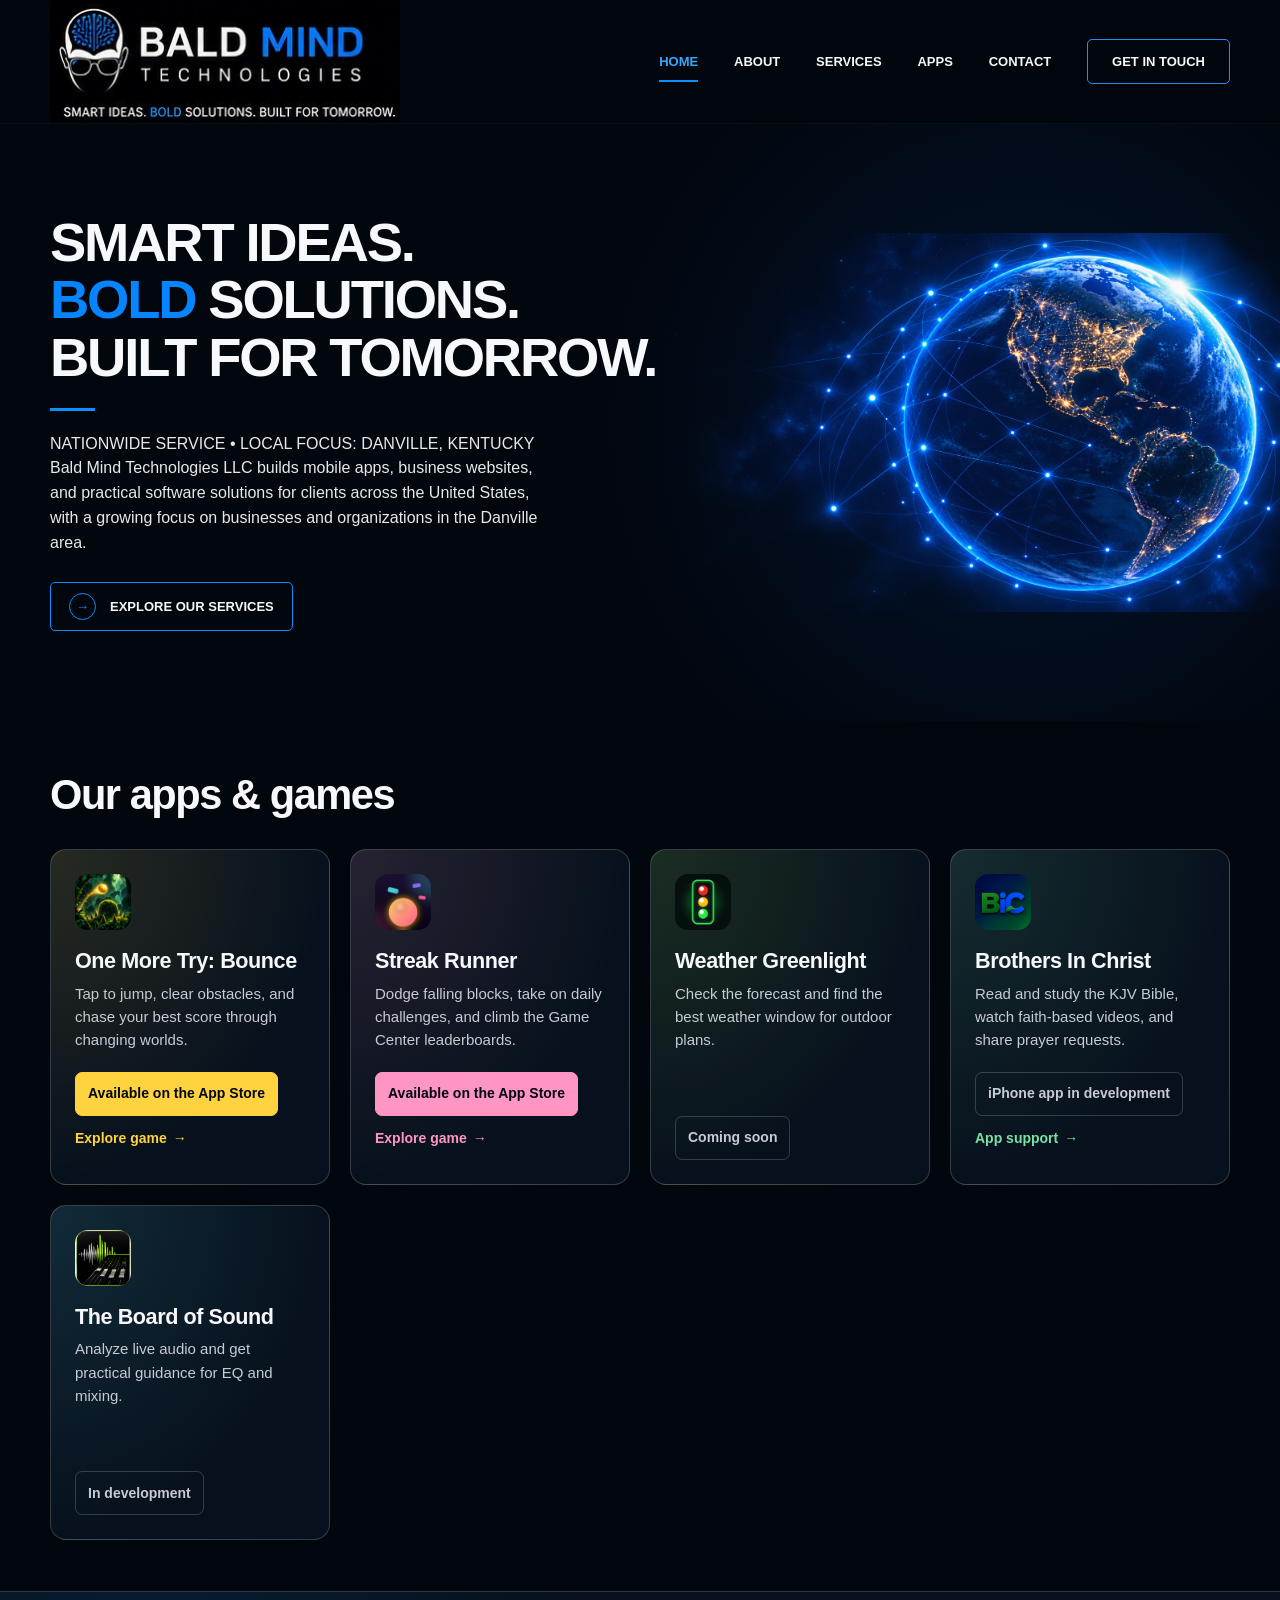
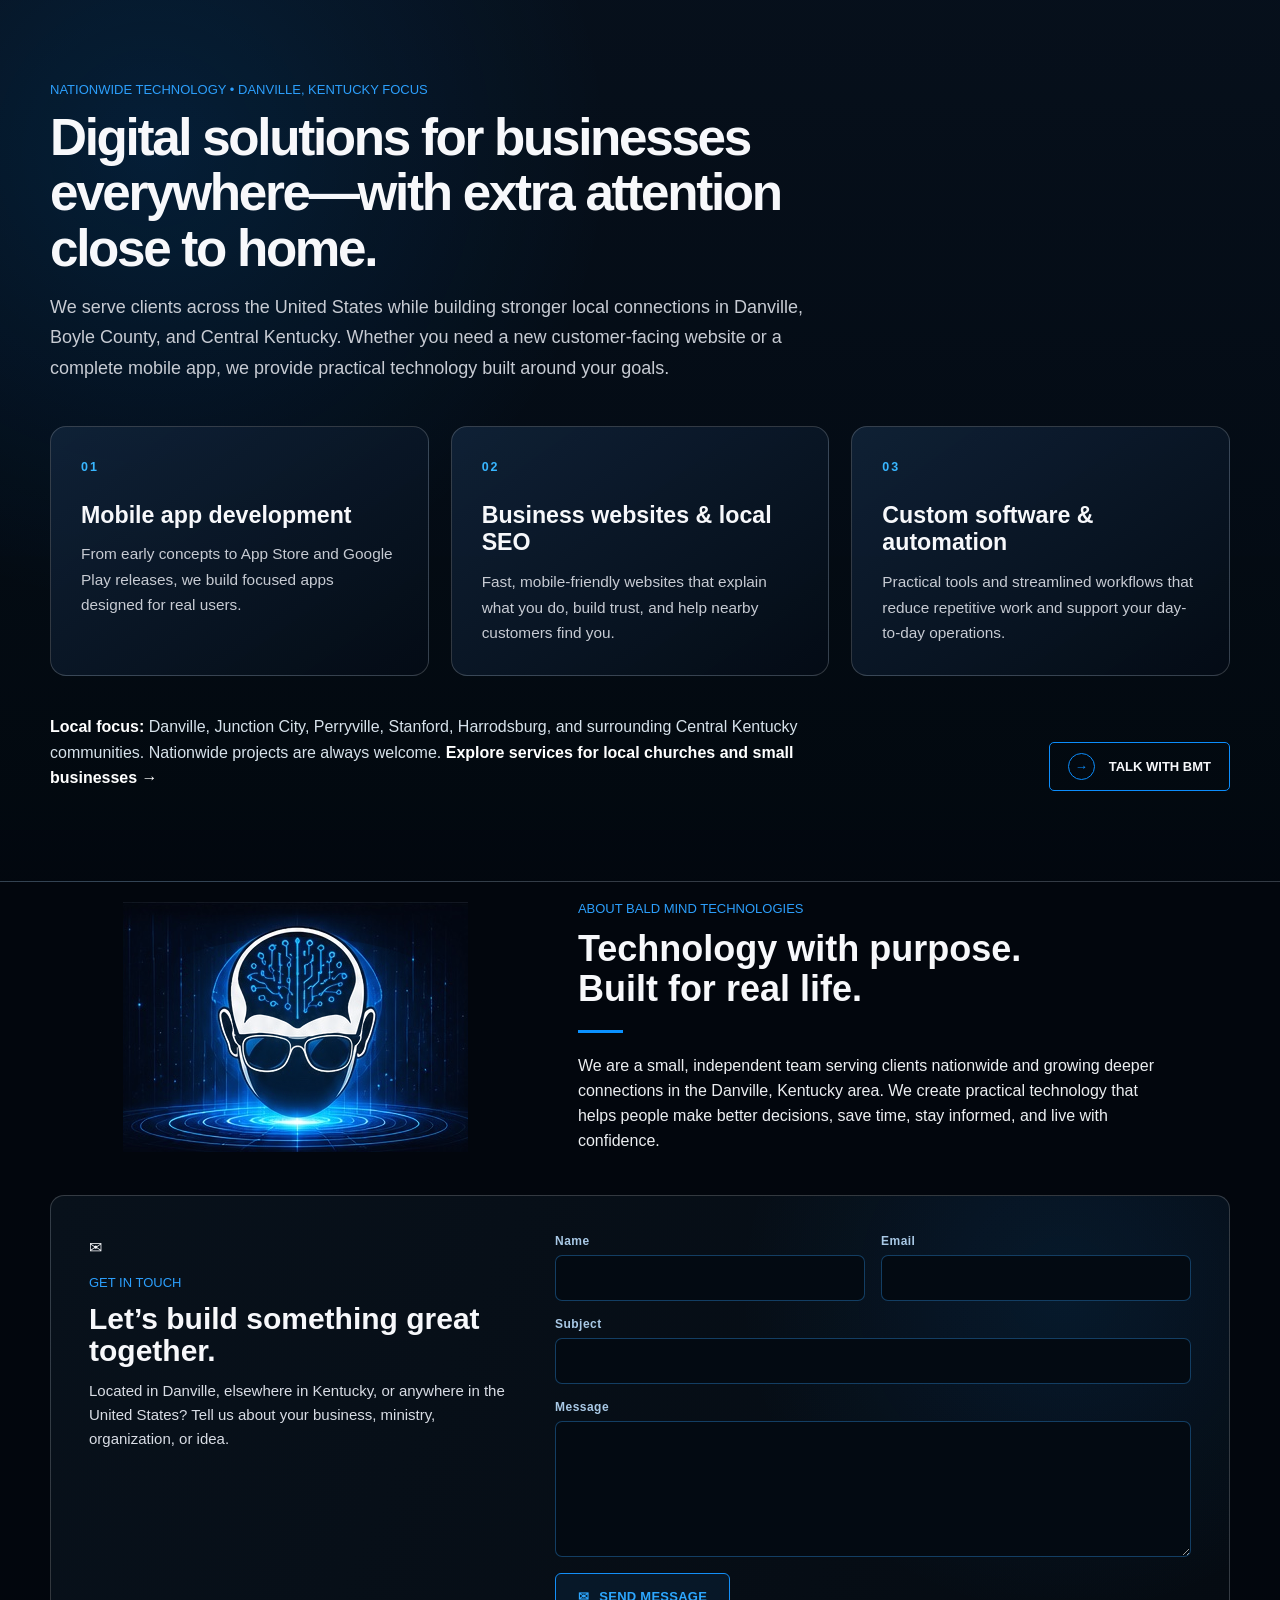
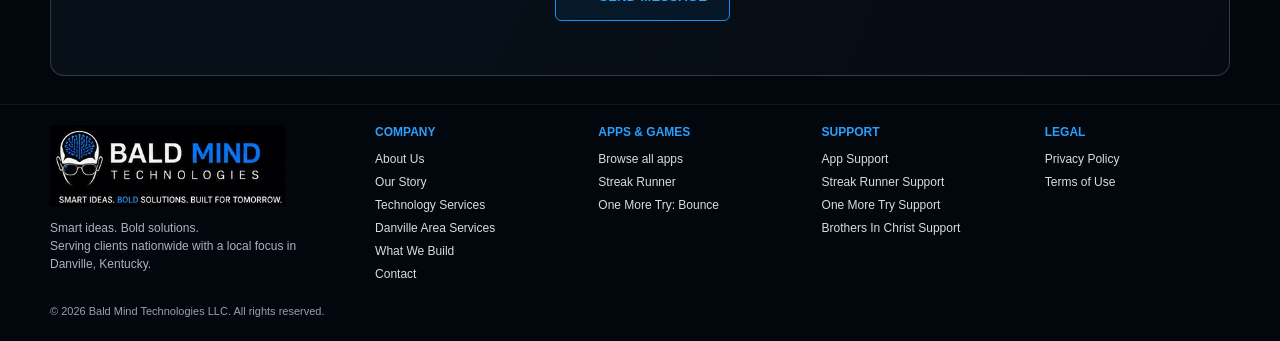
==== commit cd9d7170: "Link homepage to Danville services page" ====
--- a/index.html
+++ b/index.html
@@ -23,7 +23,7 @@
   <meta name="twitter:image" content="https://baldmindtechnologies.com/Assets/bmt-logo.png">
 
   <title>App &amp; Website Development | Danville, KY &amp; Nationwide | BMT</title>
-  <link rel="stylesheet" href="styles.css">
+  <link rel="stylesheet" href="styles.css?v=20261116-local-seo">
 
   <script type="application/ld+json">
   {
@@ -260,7 +260,7 @@
     </div>
 
     <div class="local-service-footer">
-      <p><strong>Local focus:</strong> Danville, Junction City, Perryville, Stanford, Harrodsburg, and surrounding Central Kentucky communities. Nationwide projects are always welcome.</p>
+      <p><strong>Local focus:</strong> Danville, Junction City, Perryville, Stanford, Harrodsburg, and surrounding Central Kentucky communities. Nationwide projects are always welcome. <a href="danville-kentucky-web-app-development.html"><strong>Explore services for local churches and small businesses →</strong></a></p>
       <a class="outline-button" href="#contact"><span class="circle-arrow">→</span> TALK WITH BMT</a>
     </div>
   </div>
@@ -363,6 +363,7 @@
       <a href="#about">About Us</a>
       <a href="#about">Our Story</a>
       <a href="#services">Technology Services</a>
+      <a href="danville-kentucky-web-app-development.html">Danville Area Services</a>
       <a href="#products">What We Build</a>
       <a href="#contact">Contact</a>
     </div>
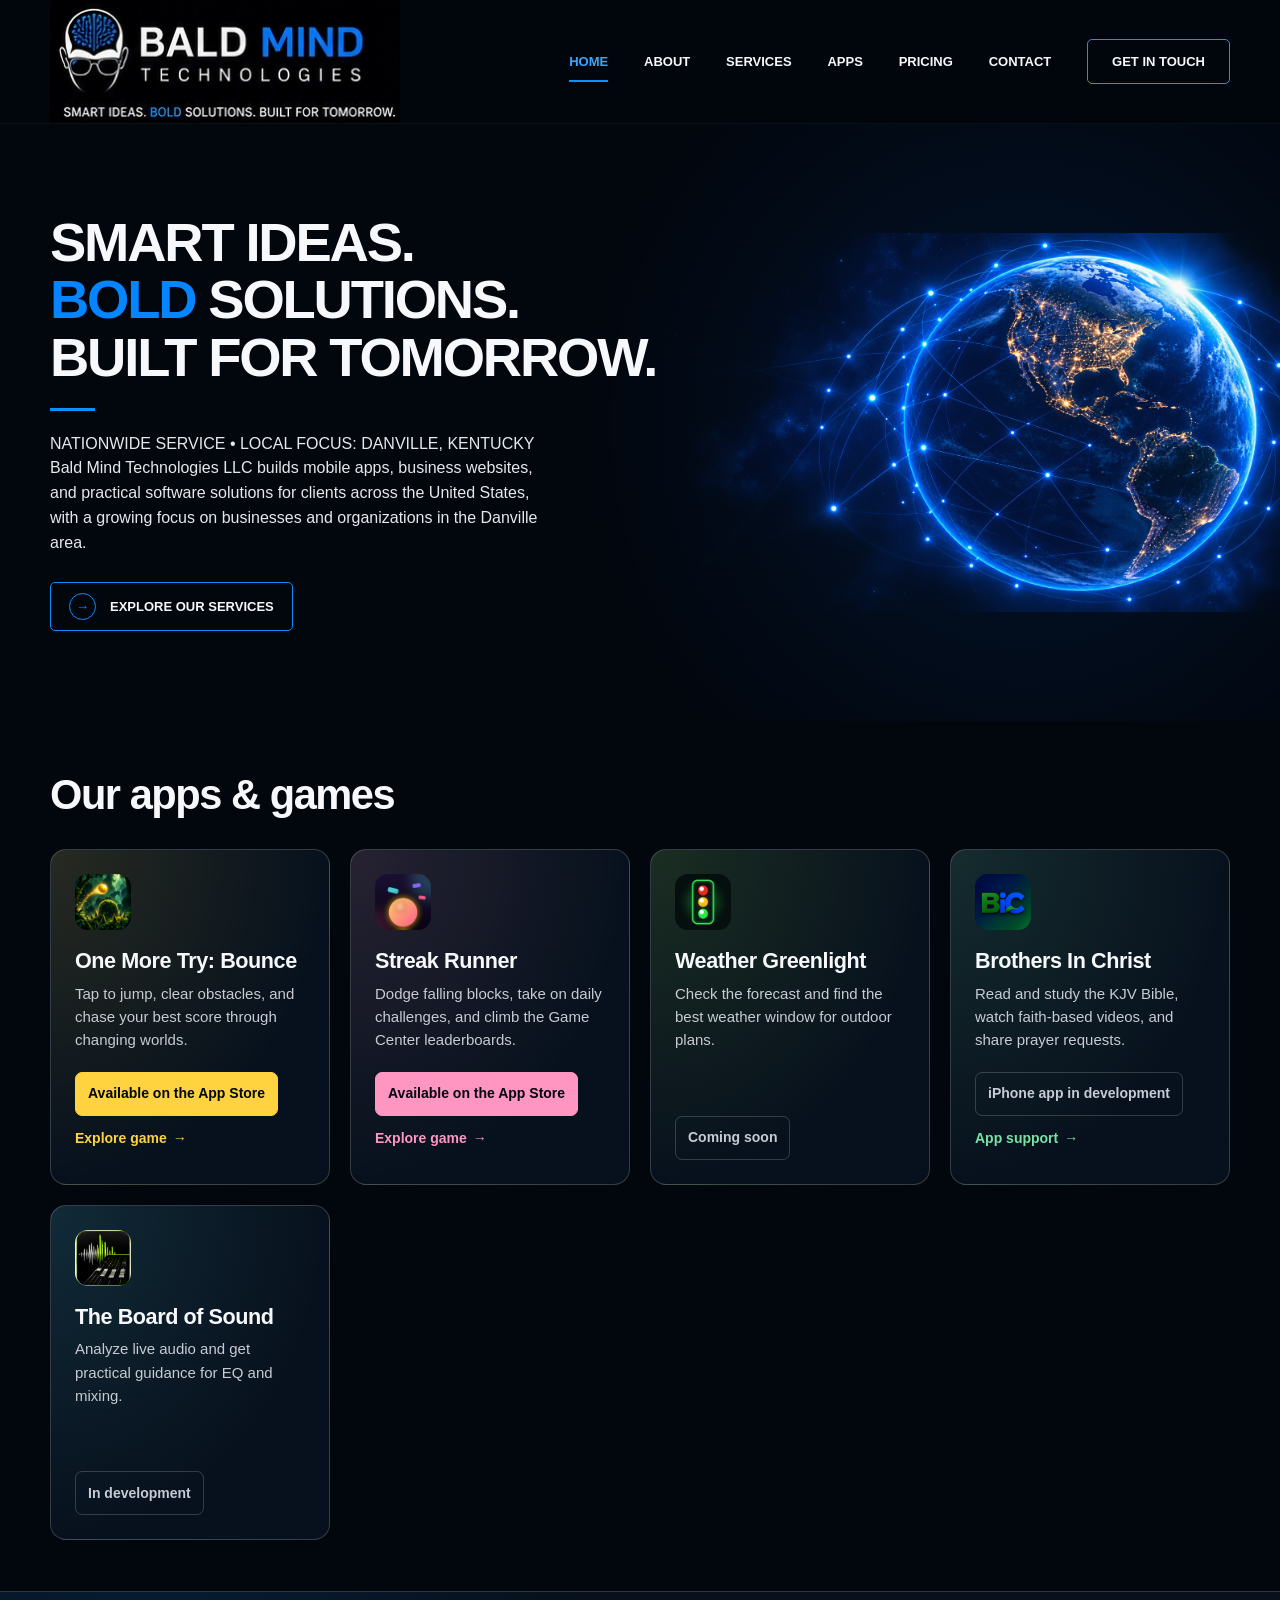
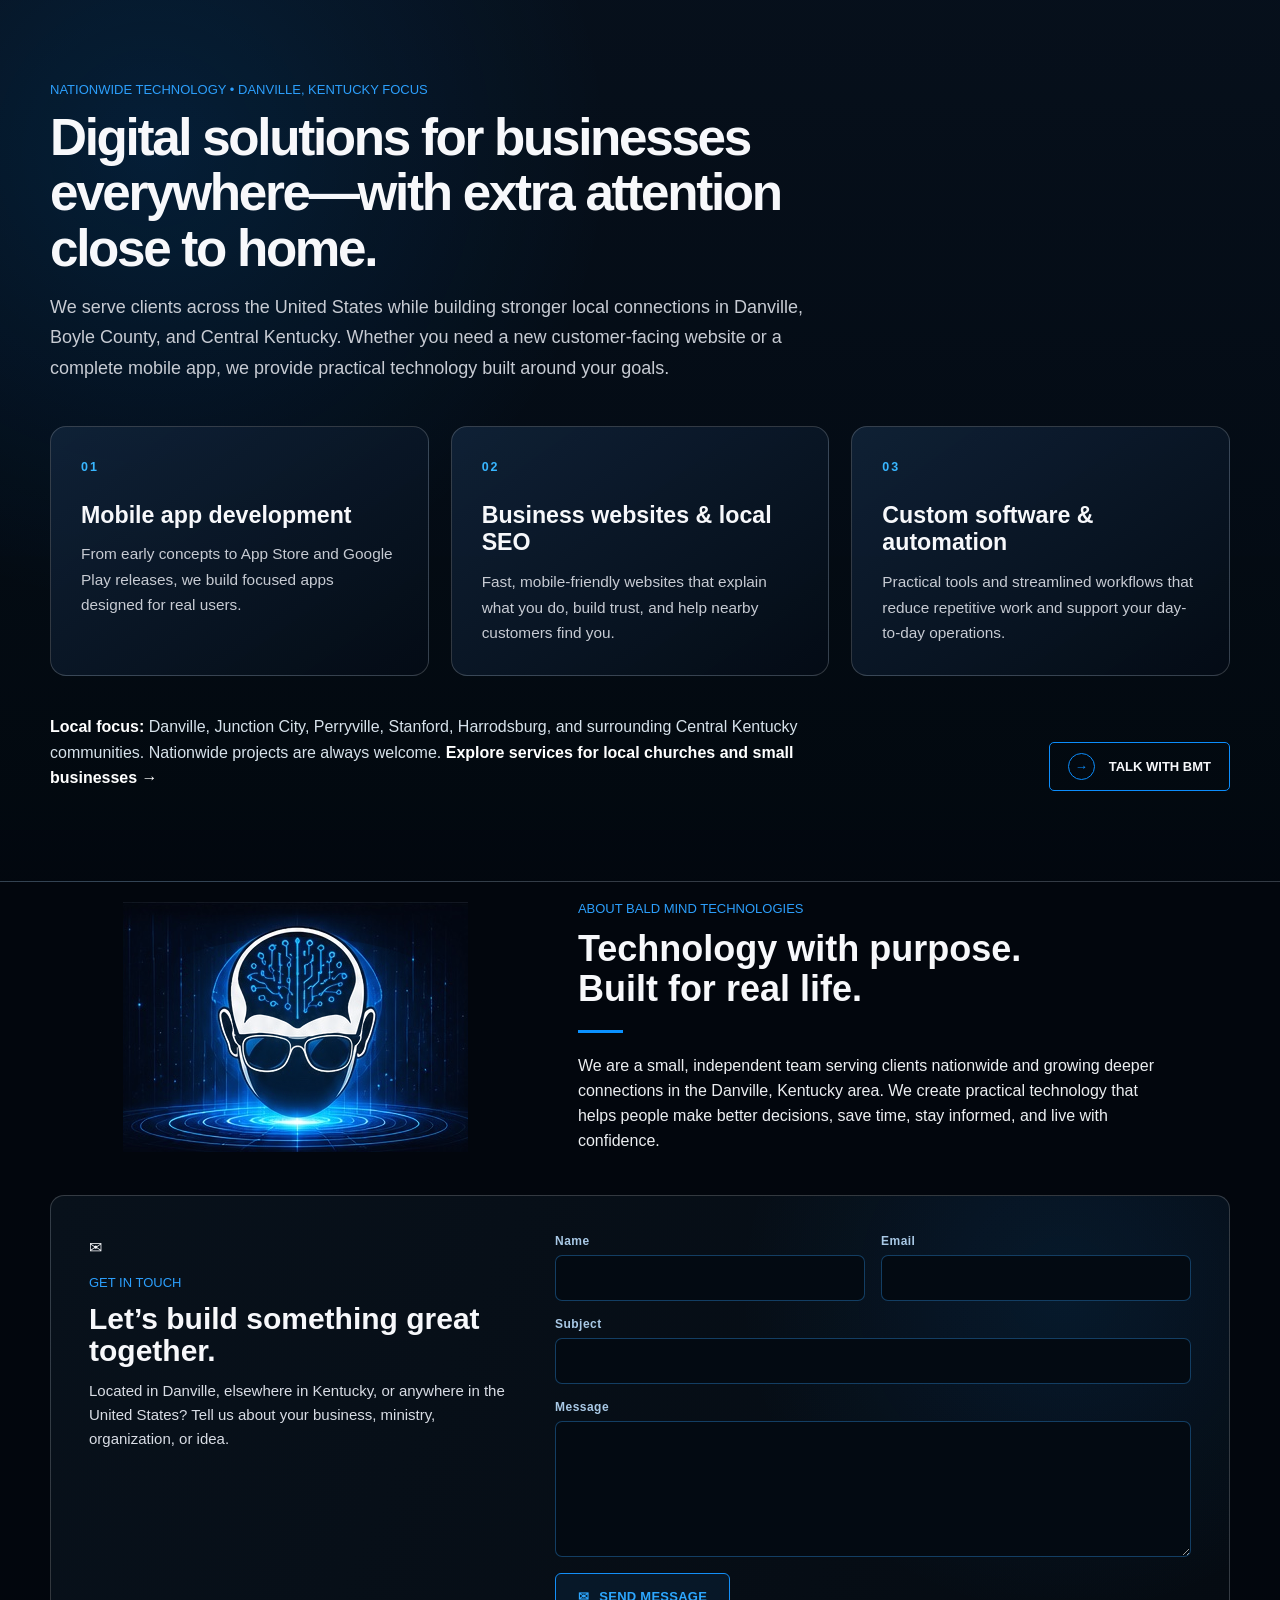
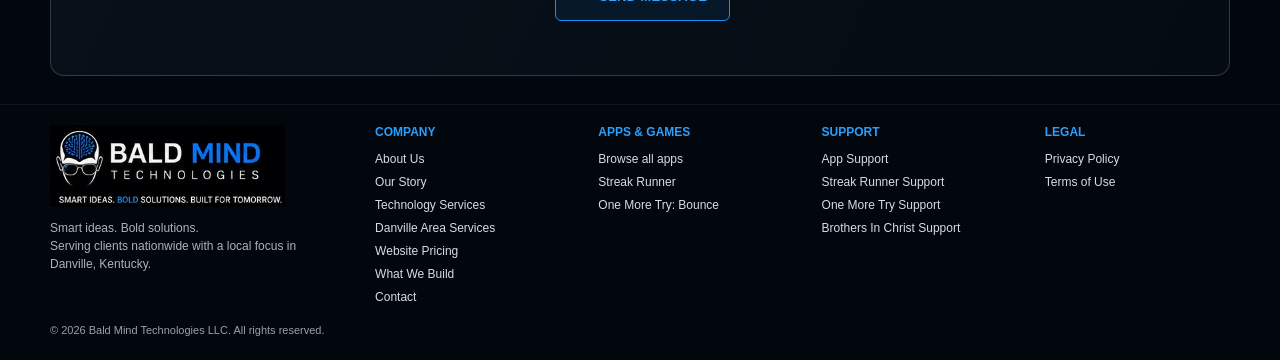
==== commit 702c48df: "Add pricing link to BMT homepage" ====
--- a/index.html
+++ b/index.html
@@ -123,6 +123,7 @@
       <a href="#about">ABOUT</a>
       <a href="#services">SERVICES</a>
       <a href="#products">APPS</a>
+      <a href="pricing.html">PRICING</a>
       <a href="#contact">CONTACT</a>
       <a class="nav-button" href="#contact">GET IN TOUCH</a>
     </nav>
@@ -364,6 +365,7 @@
       <a href="#about">Our Story</a>
       <a href="#services">Technology Services</a>
       <a href="danville-kentucky-web-app-development.html">Danville Area Services</a>
+      <a href="pricing.html">Website Pricing</a>
       <a href="#products">What We Build</a>
       <a href="#contact">Contact</a>
     </div>
--- a/styles.css
+++ b/styles.css
@@ -74,7 +74,8 @@
 }
 .nav-button::after{display:none !important}
 
-.menu-toggle{
+.menu-toggle,
+.menu-button{
   display:none;
   flex:none;
   width:46px;height:46px;
@@ -86,7 +87,8 @@
   flex-direction:column;
   gap:6px;
 }
-.menu-toggle span{width:24px;height:2px;background:white;border-radius:20px}
+.menu-toggle span,
+.menu-button span{width:24px;height:2px;background:white;border-radius:20px}
 
 /* Hero */
 .hero{
@@ -560,7 +562,8 @@
 }
 
 @media (max-width:760px){
-  .menu-toggle{display:flex}
+  .menu-toggle,
+  .menu-button{display:flex}
   .main-nav{
     display:none;
     position:absolute;
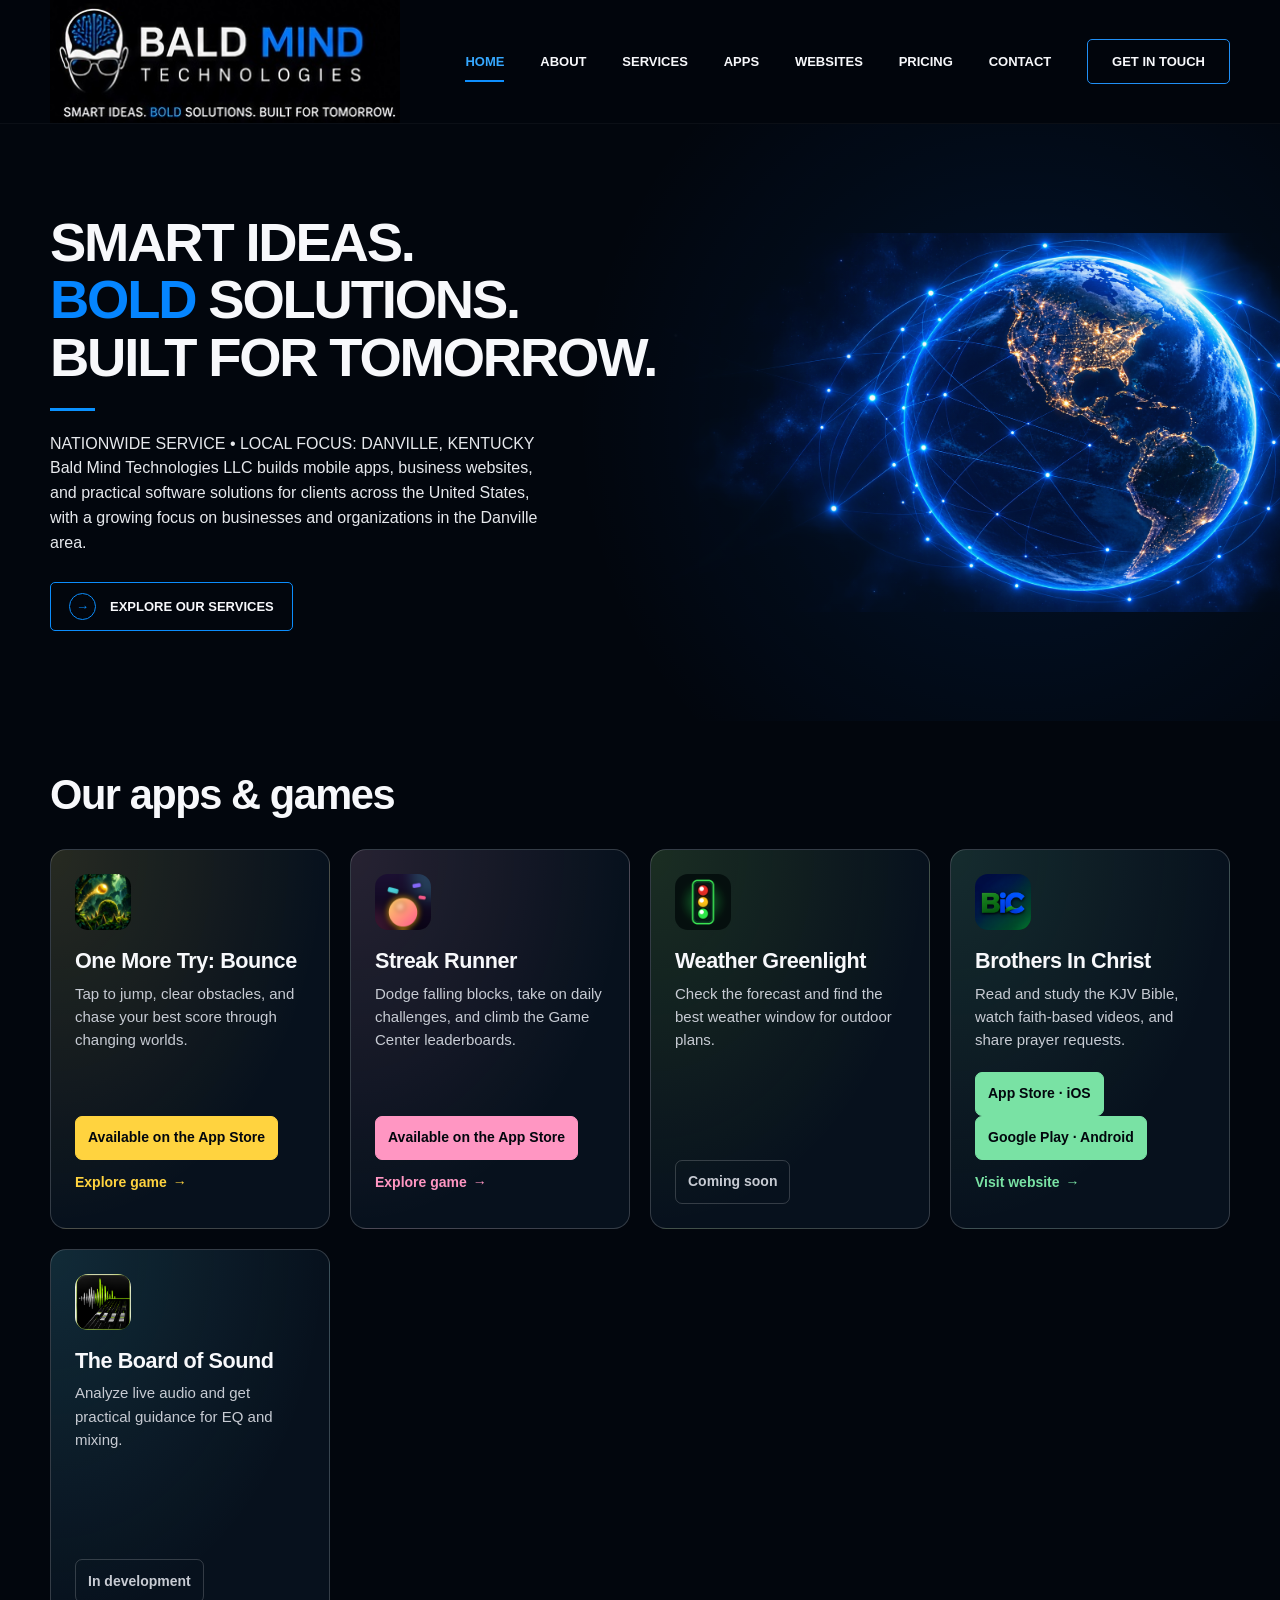
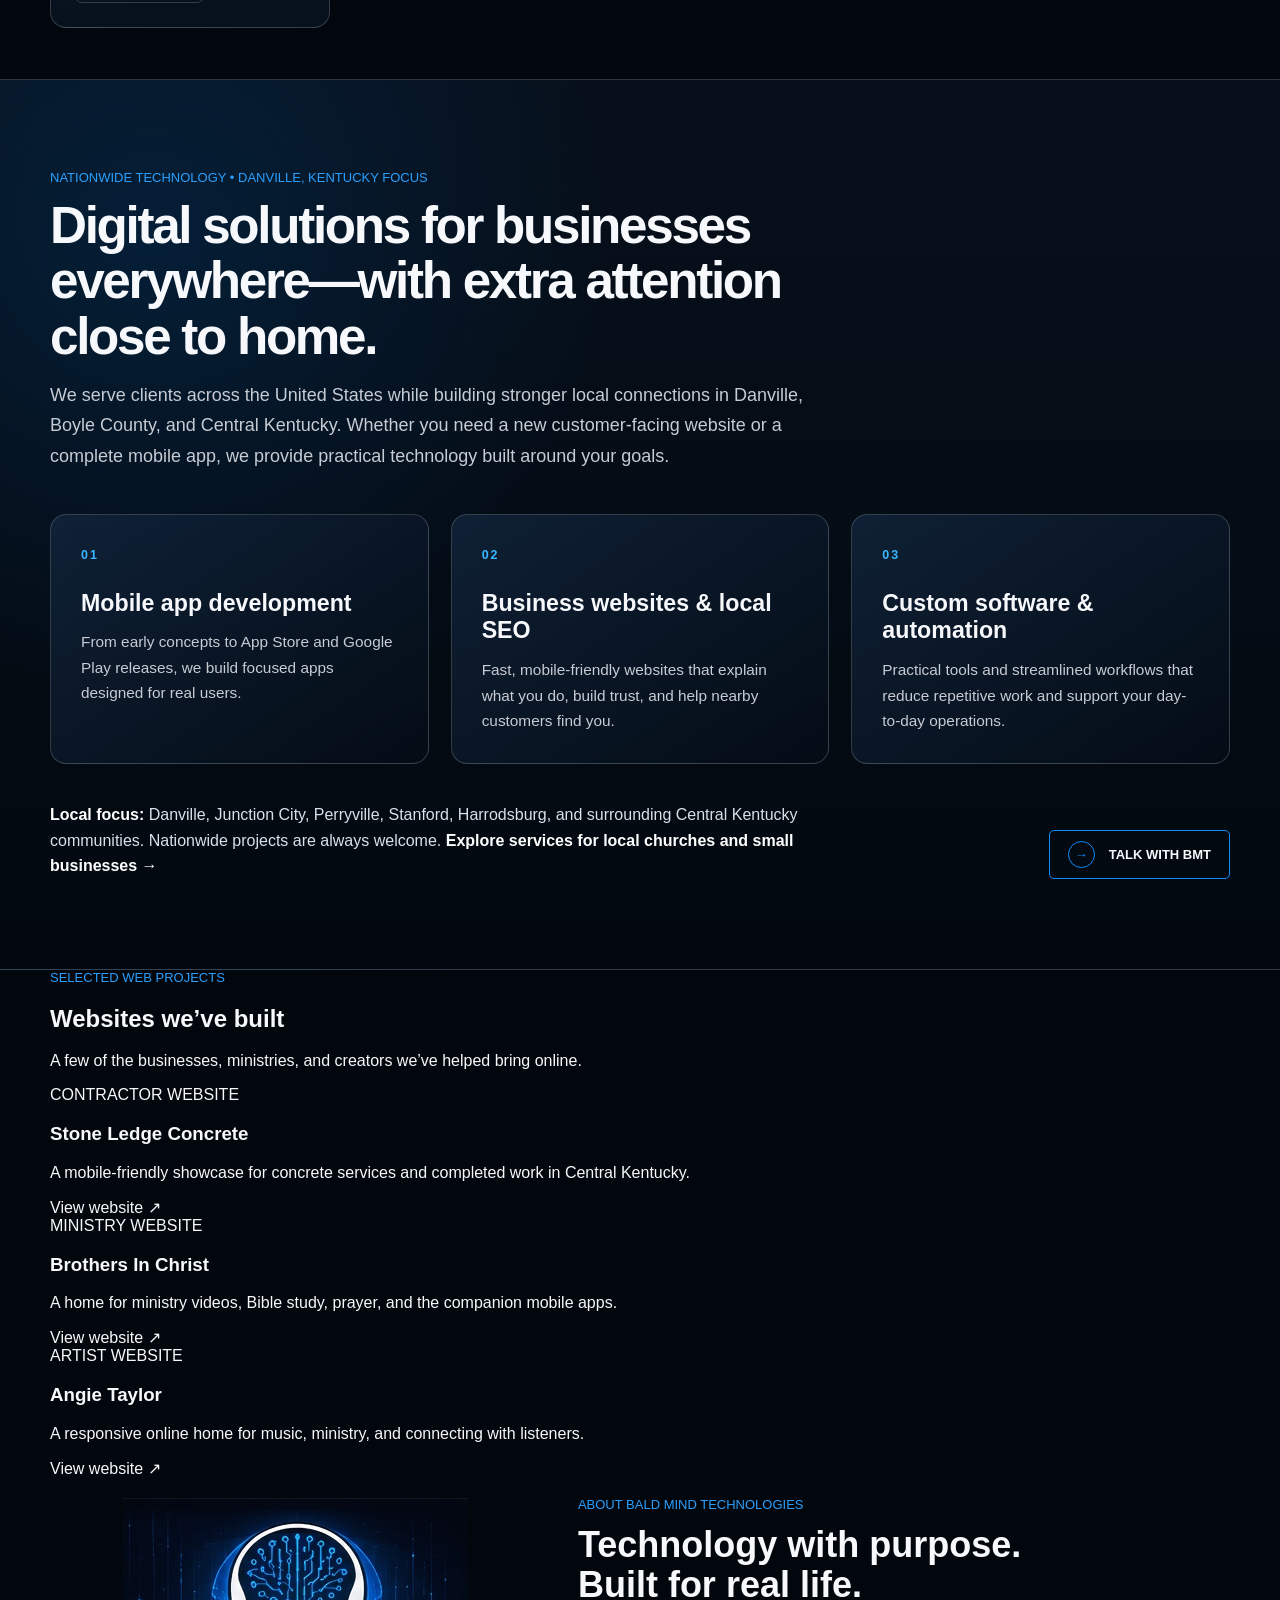
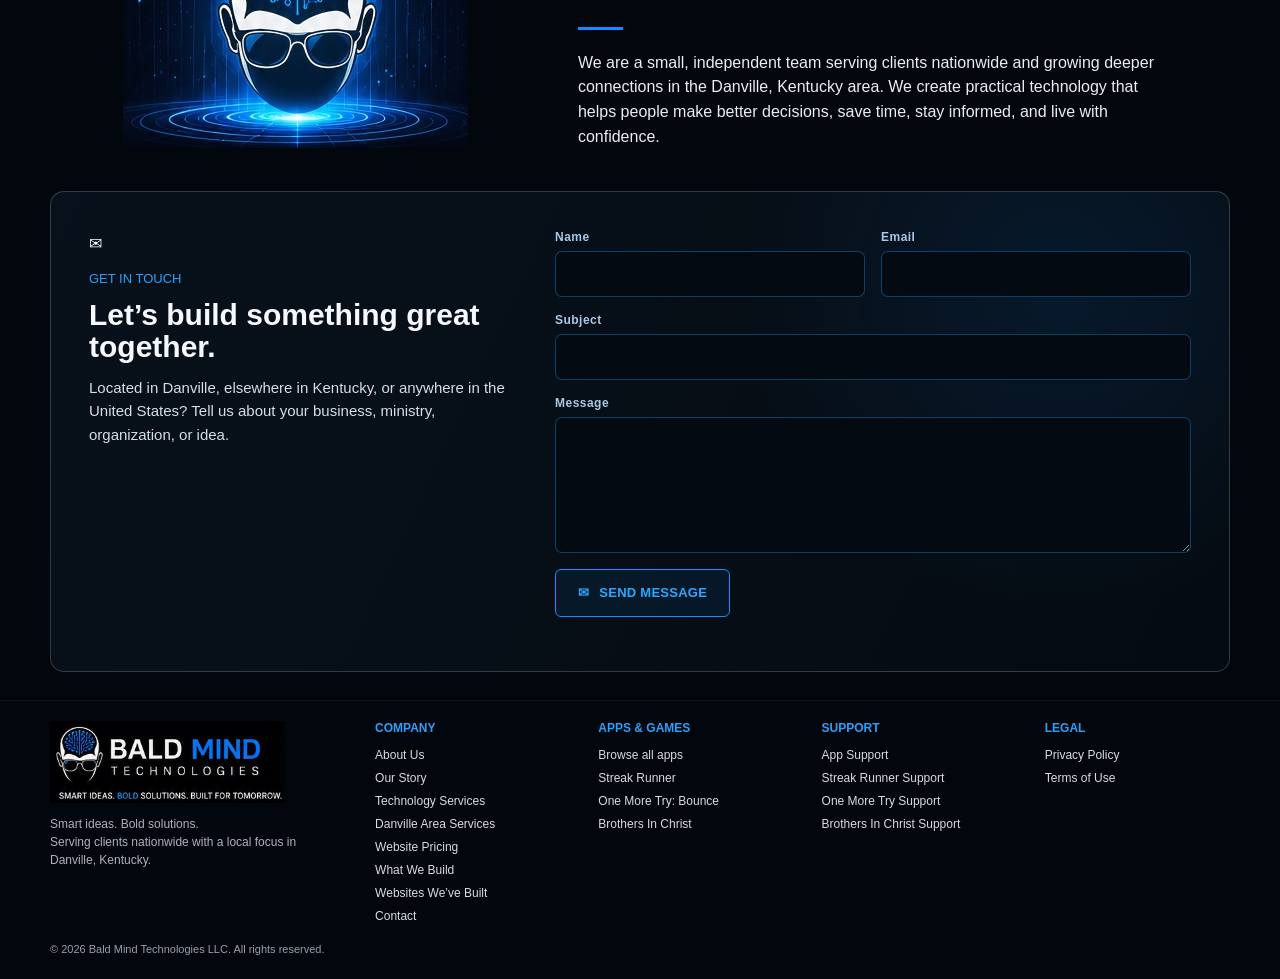
==== commit bad3da41: "Show BIC app availability and featured websites" ====
--- a/index.html
+++ b/index.html
@@ -23,7 +23,7 @@
   <meta name="twitter:image" content="https://baldmindtechnologies.com/Assets/bmt-logo.png">
 
   <title>App &amp; Website Development | Danville, KY &amp; Nationwide | BMT</title>
-  <link rel="stylesheet" href="styles.css?v=20261116-local-seo">
+  <link rel="stylesheet" href="styles.css?v=20261121-websites-bic">
 
   <script type="application/ld+json">
   {
@@ -77,6 +77,16 @@
         }
       },
       {
+        "@type": "SoftwareApplication",
+        "@id": "https://baldmindtechnologies.com/#brothers-in-christ",
+        "name": "Brothers In Christ",
+        "applicationCategory": "ReferenceApplication",
+        "operatingSystem": "iOS, Android",
+        "url": "https://bicreal.com/",
+        "downloadUrl": ["https://apps.apple.com/us/app/brothers-in-christ/id6834213165", "https://play.google.com/store/apps/details?id=com.baldmindtechnologies.brothersinchrist"],
+        "publisher": {"@id": "https://baldmindtechnologies.com/#organization"}
+      },
+      {
         "@type": "VideoGame",
         "@id": "https://baldmindtechnologies.com/one-more-try.html#game",
         "name": "One More Try: Bounce",
@@ -123,6 +133,7 @@
       <a href="#about">ABOUT</a>
       <a href="#services">SERVICES</a>
       <a href="#products">APPS</a>
+      <a href="#websites">WEBSITES</a>
       <a href="pricing.html">PRICING</a>
       <a href="#contact">CONTACT</a>
       <a class="nav-button" href="#contact">GET IN TOUCH</a>
@@ -209,8 +220,9 @@
         <h3>Brothers In Christ</h3>
         <p>Read and study the KJV Bible, watch faith-based videos, and share prayer requests.</p>
         <div class="app-actions">
-          <span class="app-status">iPhone app in development</span>
-          <a class="app-detail" href="brothers-in-christ-support.html">App support <span aria-hidden="true">→</span></a>
+          <a class="app-store-link" href="https://apps.apple.com/us/app/brothers-in-christ/id6834213165" aria-label="Download Brothers In Christ on the App Store">App Store · iOS</a>
+          <a class="app-store-link" href="https://play.google.com/store/apps/details?id=com.baldmindtechnologies.brothersinchrist" aria-label="Get Brothers In Christ on Google Play">Google Play · Android</a>
+          <a class="app-detail" href="https://bicreal.com/">Visit website <span aria-hidden="true">→</span></a>
         </div>
       </article>
 
@@ -263,6 +275,33 @@
     <div class="local-service-footer">
       <p><strong>Local focus:</strong> Danville, Junction City, Perryville, Stanford, Harrodsburg, and surrounding Central Kentucky communities. Nationwide projects are always welcome. <a href="danville-kentucky-web-app-development.html"><strong>Explore services for local churches and small businesses →</strong></a></p>
       <a class="outline-button" href="#contact"><span class="circle-arrow">→</span> TALK WITH BMT</a>
+    </div>
+  </div>
+</section>
+<section class="websites" id="websites" aria-labelledby="websites-title">
+  <div class="shell">
+    <p class="blue-kicker">SELECTED WEB PROJECTS</p>
+    <h2 id="websites-title">Websites we’ve built</h2>
+    <p class="websites-intro">A few of the businesses, ministries, and creators we’ve helped bring online.</p>
+    <div class="website-grid">
+      <article class="website-card">
+        <span class="website-category">CONTRACTOR WEBSITE</span>
+        <h3>Stone Ledge Concrete</h3>
+        <p>A mobile-friendly showcase for concrete services and completed work in Central Kentucky.</p>
+        <a href="https://stoneledgeconcrete.com/" target="_blank" rel="noopener noreferrer" aria-label="Visit Stone Ledge Concrete website (opens in a new tab)">View website <span aria-hidden="true">↗</span></a>
+      </article>
+      <article class="website-card">
+        <span class="website-category">MINISTRY WEBSITE</span>
+        <h3>Brothers In Christ</h3>
+        <p>A home for ministry videos, Bible study, prayer, and the companion mobile apps.</p>
+        <a href="https://bicreal.com/" target="_blank" rel="noopener noreferrer" aria-label="Visit Brothers In Christ website (opens in a new tab)">View website <span aria-hidden="true">↗</span></a>
+      </article>
+      <article class="website-card">
+        <span class="website-category">ARTIST WEBSITE</span>
+        <h3>Angie Taylor</h3>
+        <p>A responsive online home for music, ministry, and connecting with listeners.</p>
+        <a href="https://angietaylor.com/" target="_blank" rel="noopener noreferrer" aria-label="Visit Angie Taylor website (opens in a new tab)">View website <span aria-hidden="true">↗</span></a>
+      </article>
     </div>
   </div>
 </section>
@@ -367,6 +406,7 @@
       <a href="danville-kentucky-web-app-development.html">Danville Area Services</a>
       <a href="pricing.html">Website Pricing</a>
       <a href="#products">What We Build</a>
+      <a href="#websites">Websites We’ve Built</a>
       <a href="#contact">Contact</a>
     </div>
 
@@ -375,6 +415,7 @@
       <a href="#products">Browse all apps</a>
       <a href="streak-runner.html">Streak Runner</a>
       <a href="one-more-try.html">One More Try: Bounce</a>
+      <a href="https://bicreal.com/">Brothers In Christ</a>
     </div>
 
     <div class="footer-column">
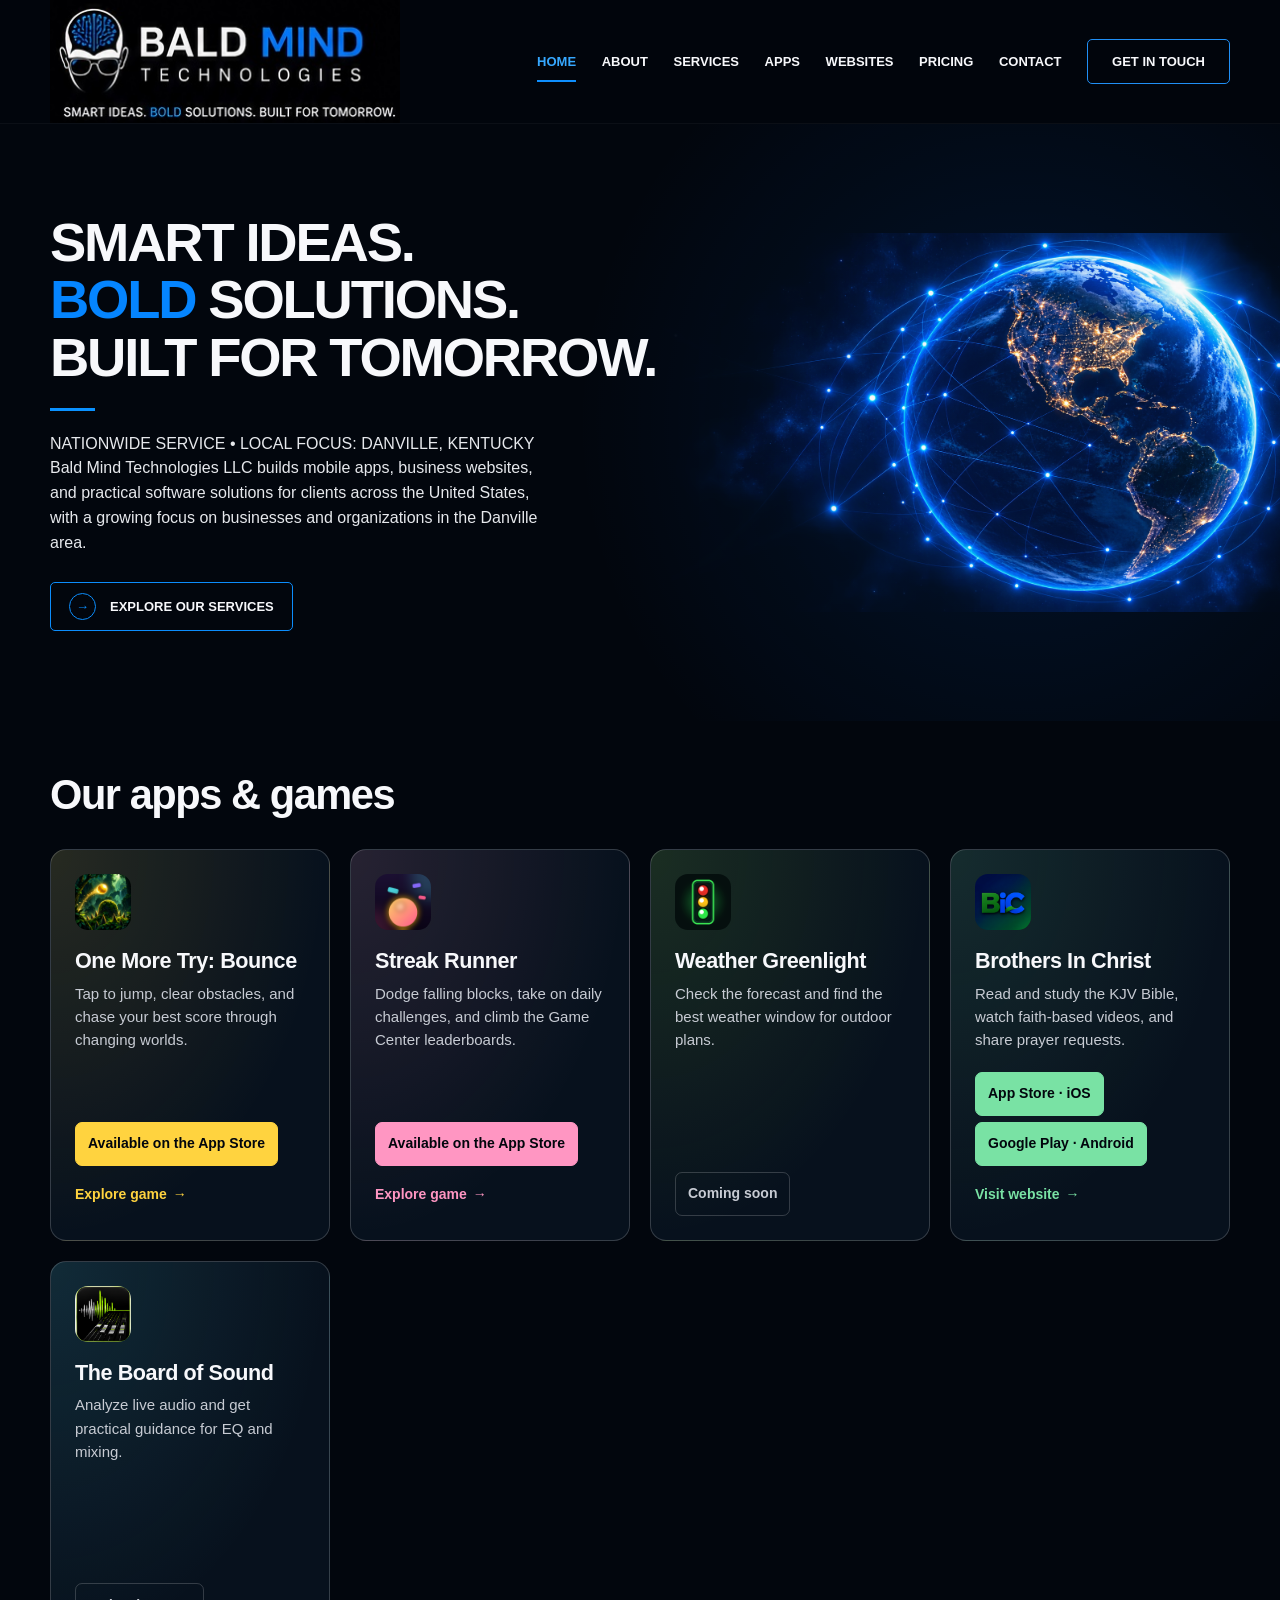
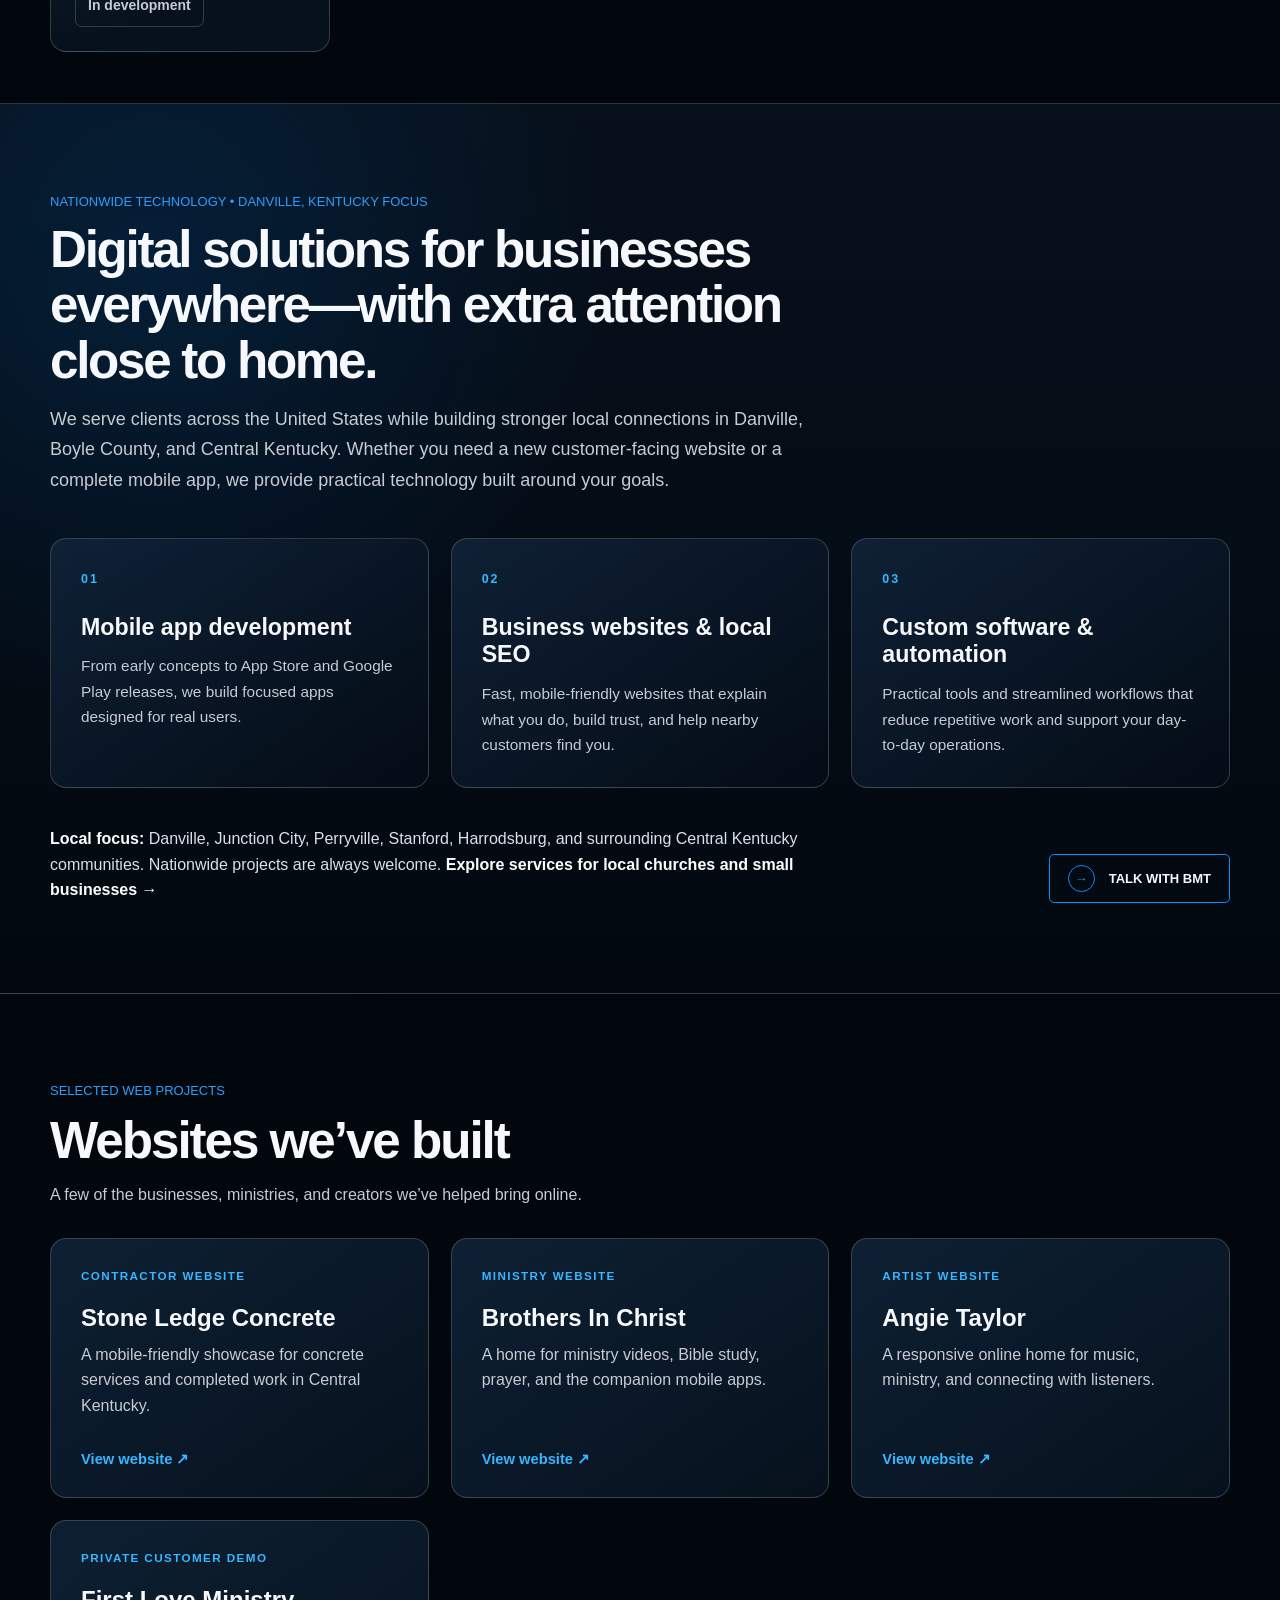
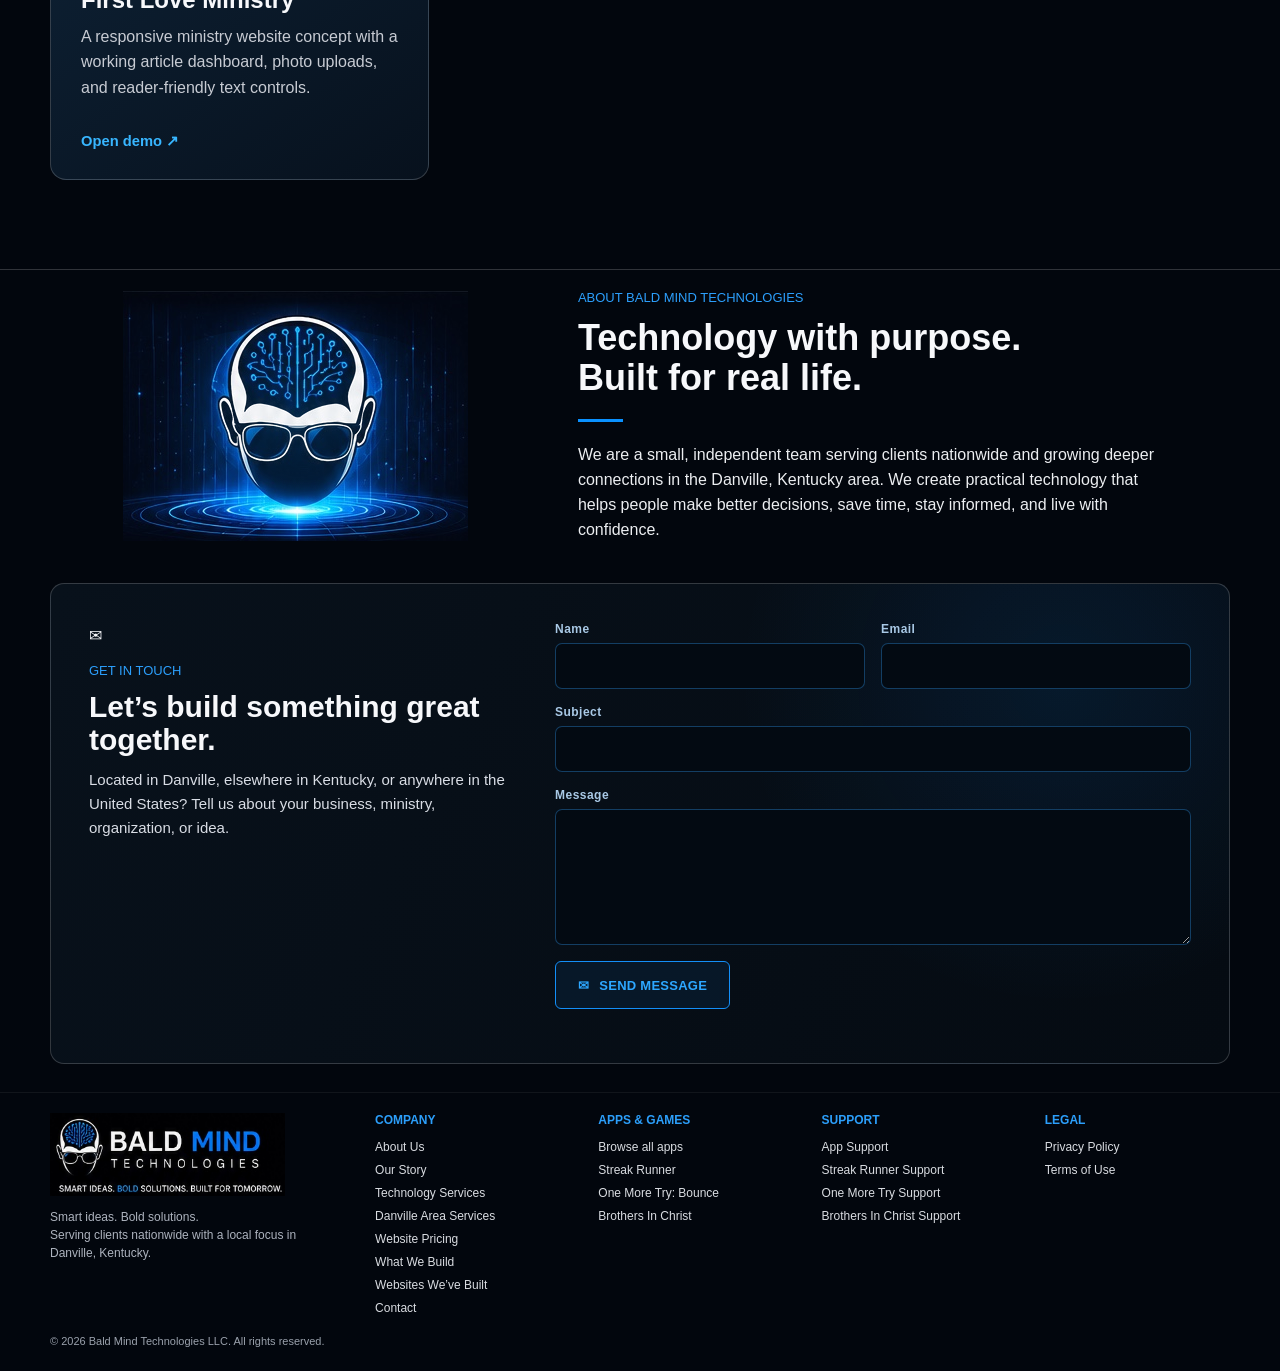
==== commit a749c828: "Add First Love Ministry customer demo link" ====
--- a/index.html
+++ b/index.html
@@ -302,6 +302,12 @@
         <p>A responsive online home for music, ministry, and connecting with listeners.</p>
         <a href="https://angietaylor.com/" target="_blank" rel="noopener noreferrer" aria-label="Visit Angie Taylor website (opens in a new tab)">View website <span aria-hidden="true">↗</span></a>
       </article>
+      <article class="website-card">
+        <span class="website-category">PRIVATE CUSTOMER DEMO</span>
+        <h3>First Love Ministry</h3>
+        <p>A responsive ministry website concept with a working article dashboard, photo uploads, and reader-friendly text controls.</p>
+        <a href="https://firstlove-demo.baldmindtechnologies.com/" target="_blank" rel="noopener noreferrer" aria-label="Open the private First Love Ministry customer demo (opens in a new tab)">Open demo <span aria-hidden="true">↗</span></a>
+      </article>
     </div>
   </div>
 </section>
--- a/styles.css
+++ b/styles.css
@@ -47,7 +47,7 @@
 .main-nav{
   display:flex;
   align-items:center;
-  gap:clamp(16px,2.8vw,39px);
+  gap:clamp(12px,2vw,28px);
   font-size:13px;
   font-weight:700;
 }
@@ -221,6 +221,7 @@
 .app-actions{
   display:grid;
   justify-items:start;
+  gap:6px;
   margin-top:auto;
 }
 .app-store-link,
@@ -266,6 +267,18 @@
 .local-service-footer{display:flex;justify-content:space-between;align-items:center;gap:24px;margin-top:clamp(24px,4vw,38px)}
 .local-service-footer p{margin:0;max-width:790px;color:#d7e2eb;line-height:1.6}
 .local-service-footer strong{color:#fff}
+/* Website portfolio */
+.websites{padding-block:clamp(56px,7vw,92px);border-bottom:1px solid var(--line)}
+.websites h2{margin:0 0 12px;font-size:clamp(1.8rem,4vw,3.25rem);letter-spacing:-.04em}
+.websites-intro{margin:0 0 30px;color:var(--muted);line-height:1.6}
+.website-grid{display:grid;grid-template-columns:repeat(3,minmax(0,1fr));gap:clamp(14px,1.8vw,22px)}
+.website-card{display:flex;flex-direction:column;align-items:flex-start;min-height:260px;padding:clamp(20px,2.5vw,30px);border:1px solid var(--line);border-radius:16px;background:linear-gradient(145deg,#0d2033,#07111d)}
+.website-category{color:var(--blue2);font-size:.73rem;font-weight:800;letter-spacing:.12em}
+.website-card h3{margin:22px 0 10px;font-size:clamp(1.2rem,2vw,1.5rem)}
+.website-card p{margin:0 0 20px;color:var(--muted);line-height:1.6}
+.website-card a{margin-top:auto;color:var(--blue2);font-size:.92rem;font-weight:800}
+.website-card a:hover{text-decoration:underline}
+
 /* About */
 .about{
   padding:18px 0 24px;
@@ -555,7 +568,7 @@
 /* Tablet */
 @media (max-width:1020px){
   .app-grid{grid-template-columns:repeat(2,minmax(0,1fr))}
-  .service-grid{grid-template-columns:repeat(2,minmax(0,1fr))}
+  .service-grid,.website-grid{grid-template-columns:repeat(2,minmax(0,1fr))}
   .local-service-footer{align-items:flex-start;flex-direction:column}
   .footer-grid{grid-template-columns:repeat(4,minmax(0,1fr))}
   .footer-brand{grid-column:1/-1}
@@ -603,7 +616,8 @@
 
 @media (max-width:560px){
   .app-grid{grid-template-columns:minmax(0,1fr)}
-  .service-grid{grid-template-columns:minmax(0,1fr)}
+  .service-grid,.website-grid{grid-template-columns:minmax(0,1fr)}
+  .website-card{min-height:0}
   .service-card{min-height:0}
   .form-row{grid-template-columns:minmax(0,1fr)}
   .contact-submit{width:100%}
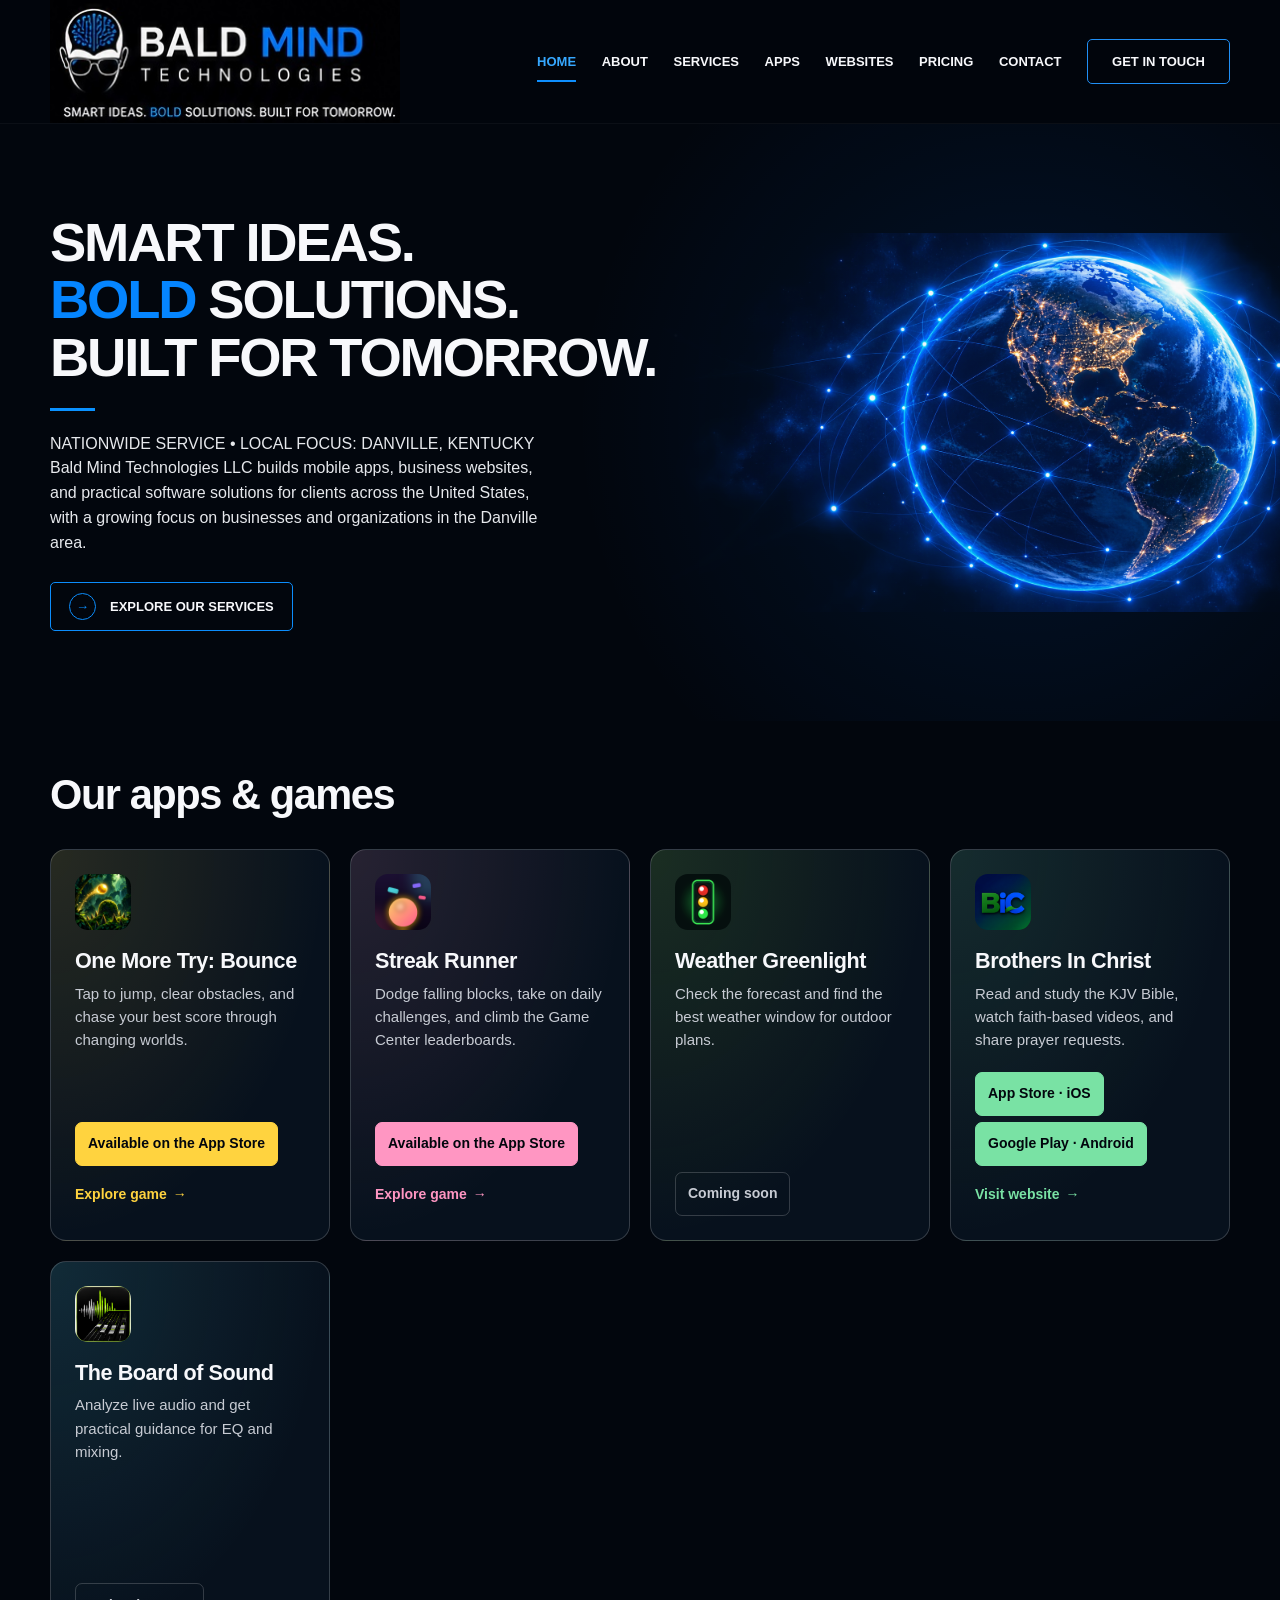
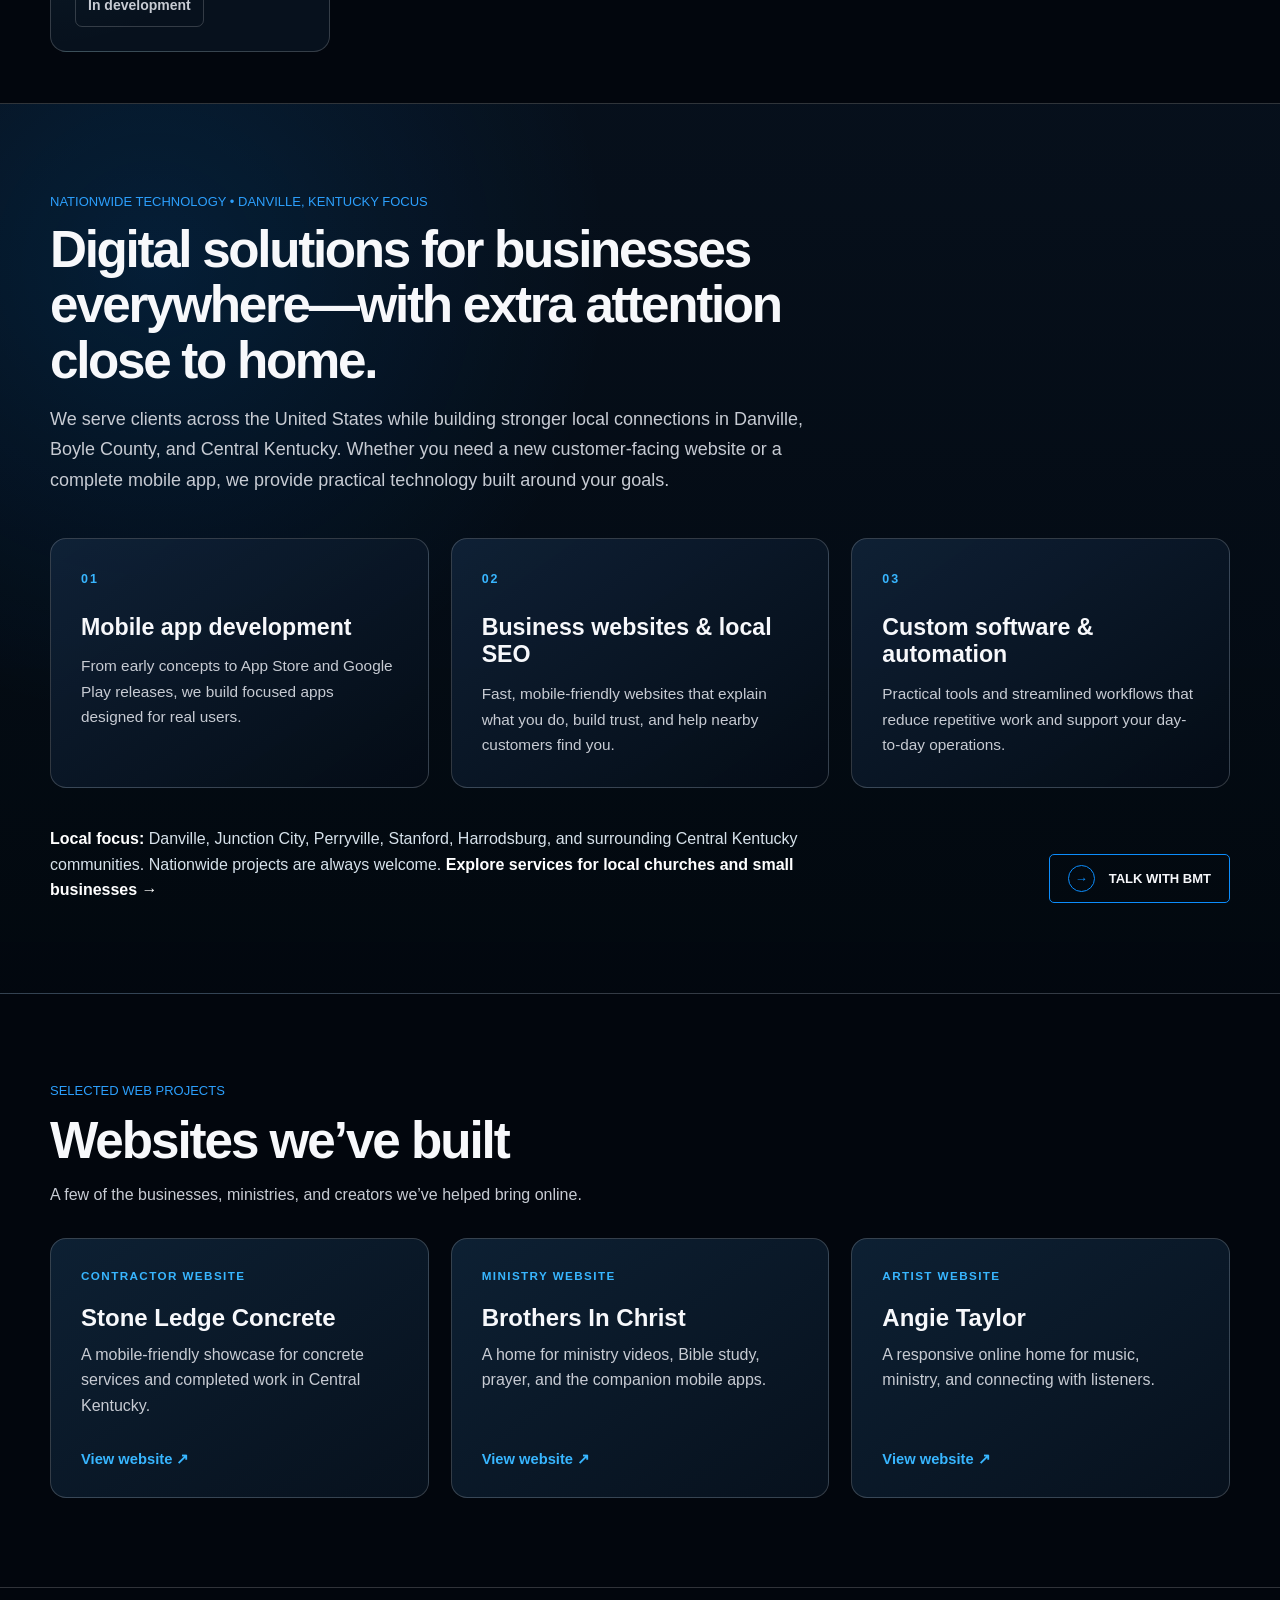
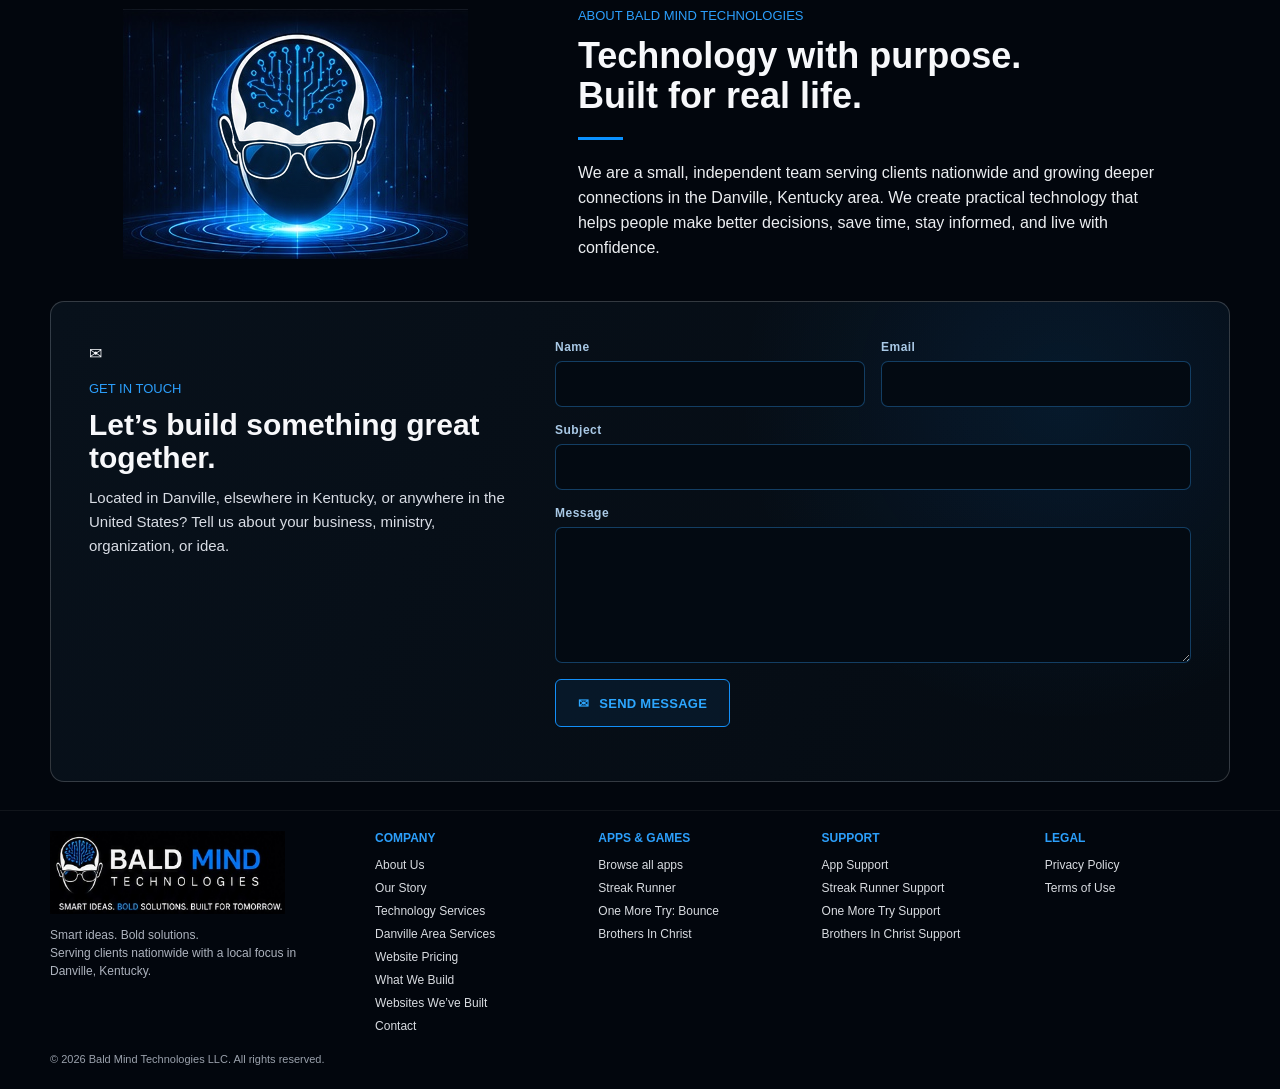
==== commit abb0a749: "Hide First Love Ministry private demo from public portfolio" ====
--- a/index.html
+++ b/index.html
@@ -302,12 +302,6 @@
         <p>A responsive online home for music, ministry, and connecting with listeners.</p>
         <a href="https://angietaylor.com/" target="_blank" rel="noopener noreferrer" aria-label="Visit Angie Taylor website (opens in a new tab)">View website <span aria-hidden="true">↗</span></a>
       </article>
-      <article class="website-card">
-        <span class="website-category">PRIVATE CUSTOMER DEMO</span>
-        <h3>First Love Ministry</h3>
-        <p>A responsive ministry website concept with a working article dashboard, photo uploads, and reader-friendly text controls.</p>
-        <a href="https://firstlove-demo.baldmindtechnologies.com/" target="_blank" rel="noopener noreferrer" aria-label="Open the private First Love Ministry customer demo (opens in a new tab)">Open demo <span aria-hidden="true">↗</span></a>
-      </article>
     </div>
   </div>
 </section>
